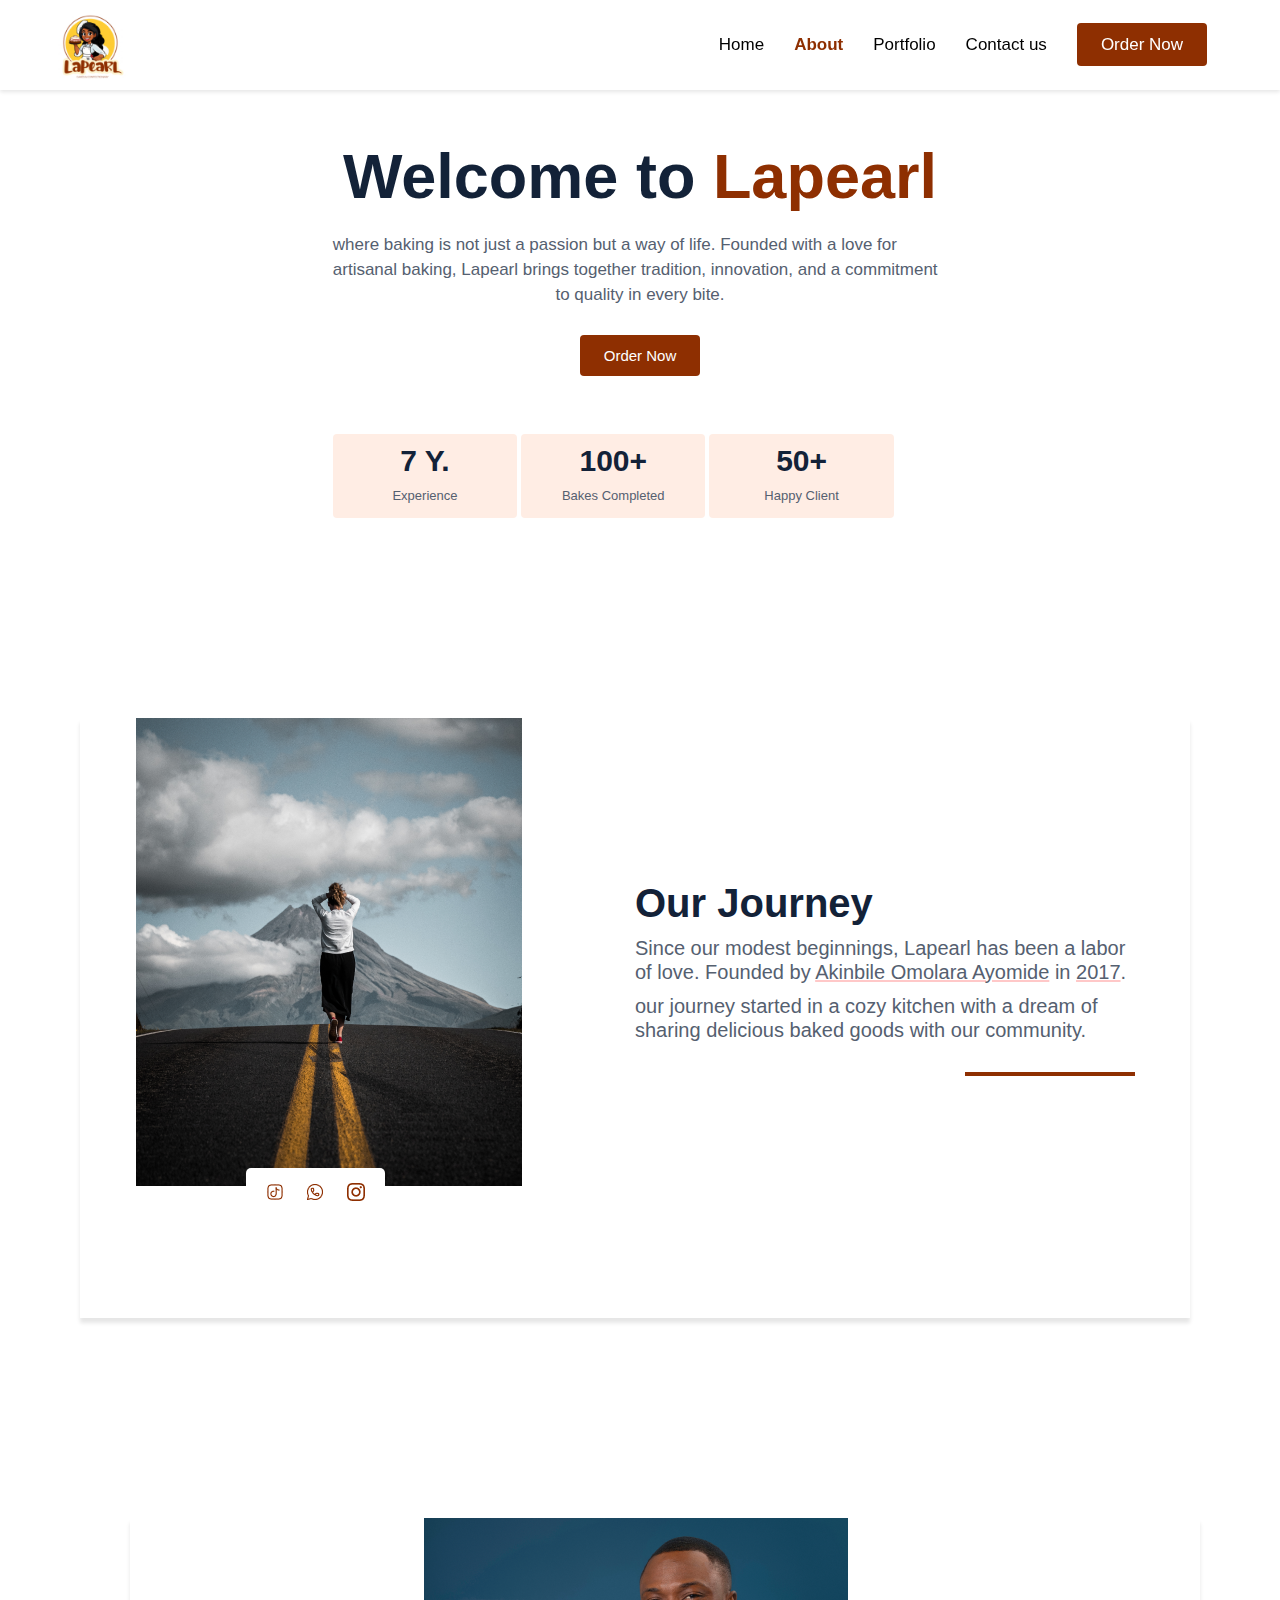
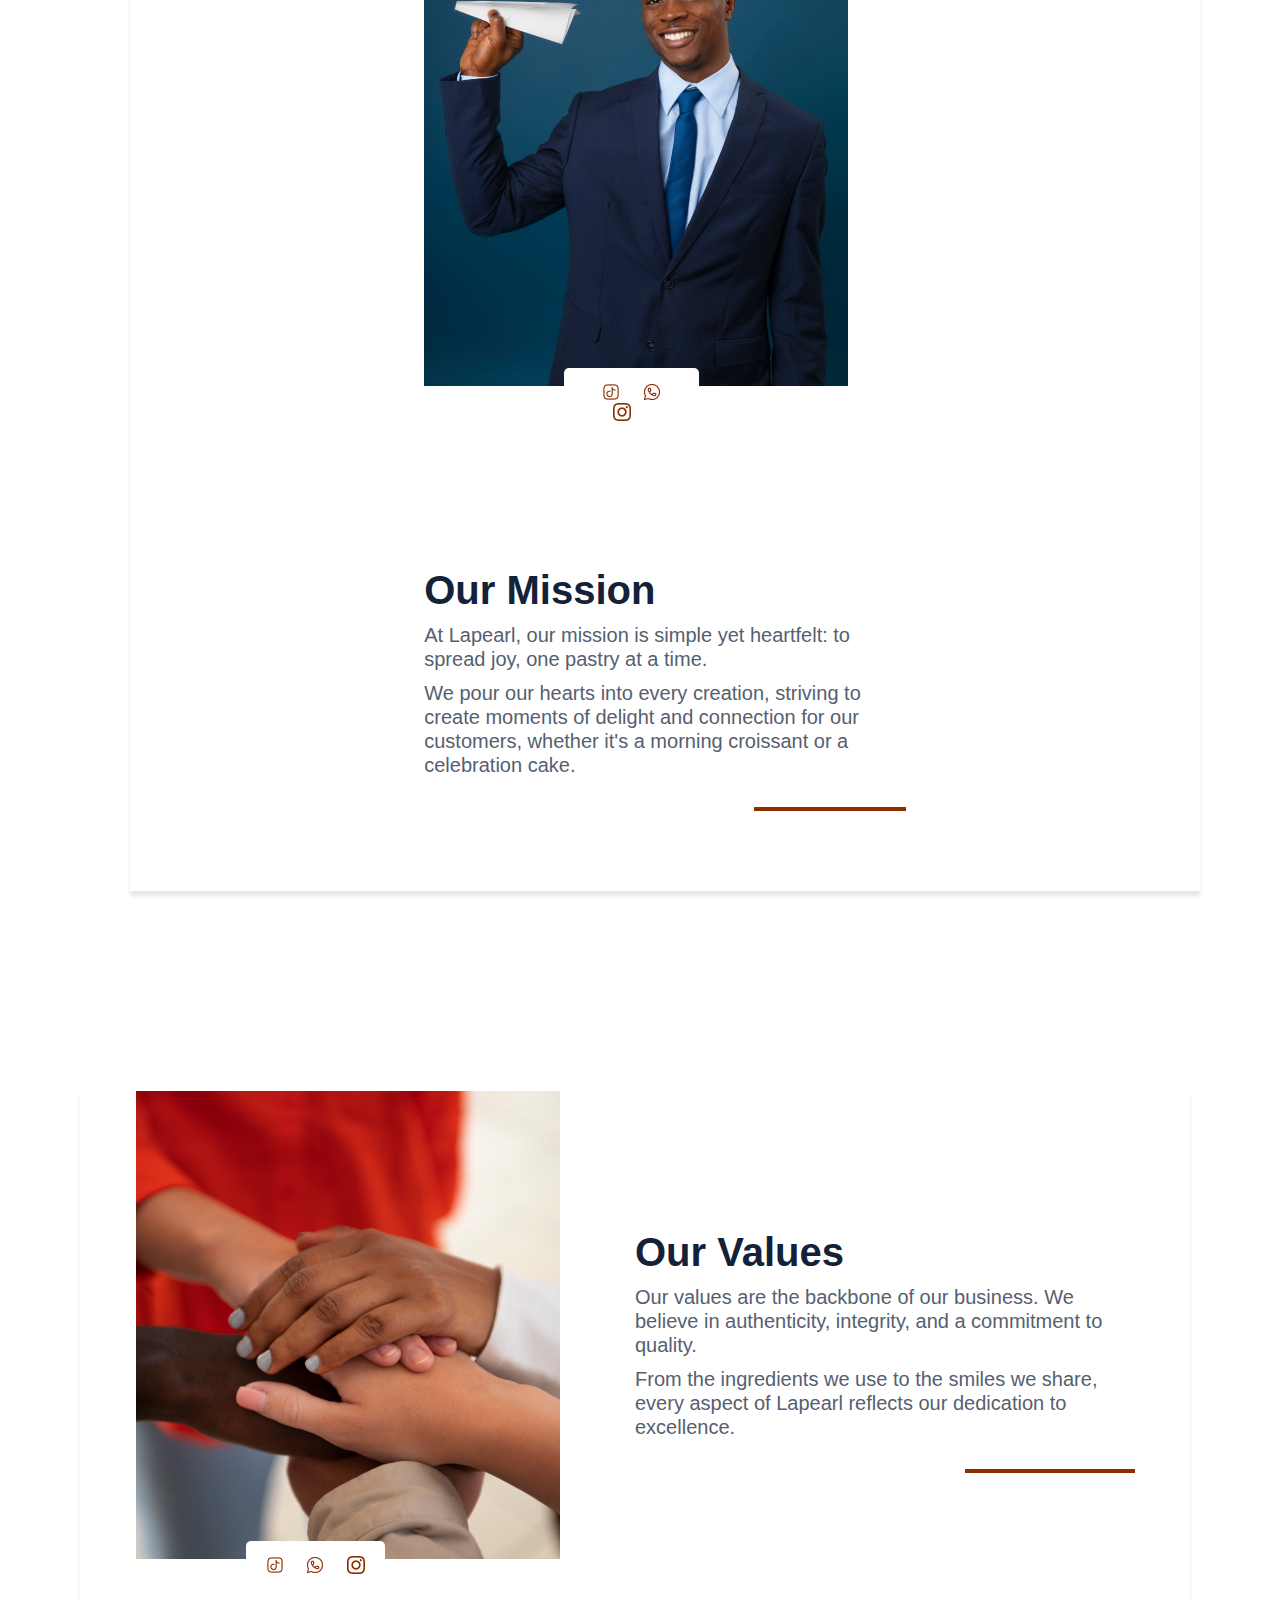
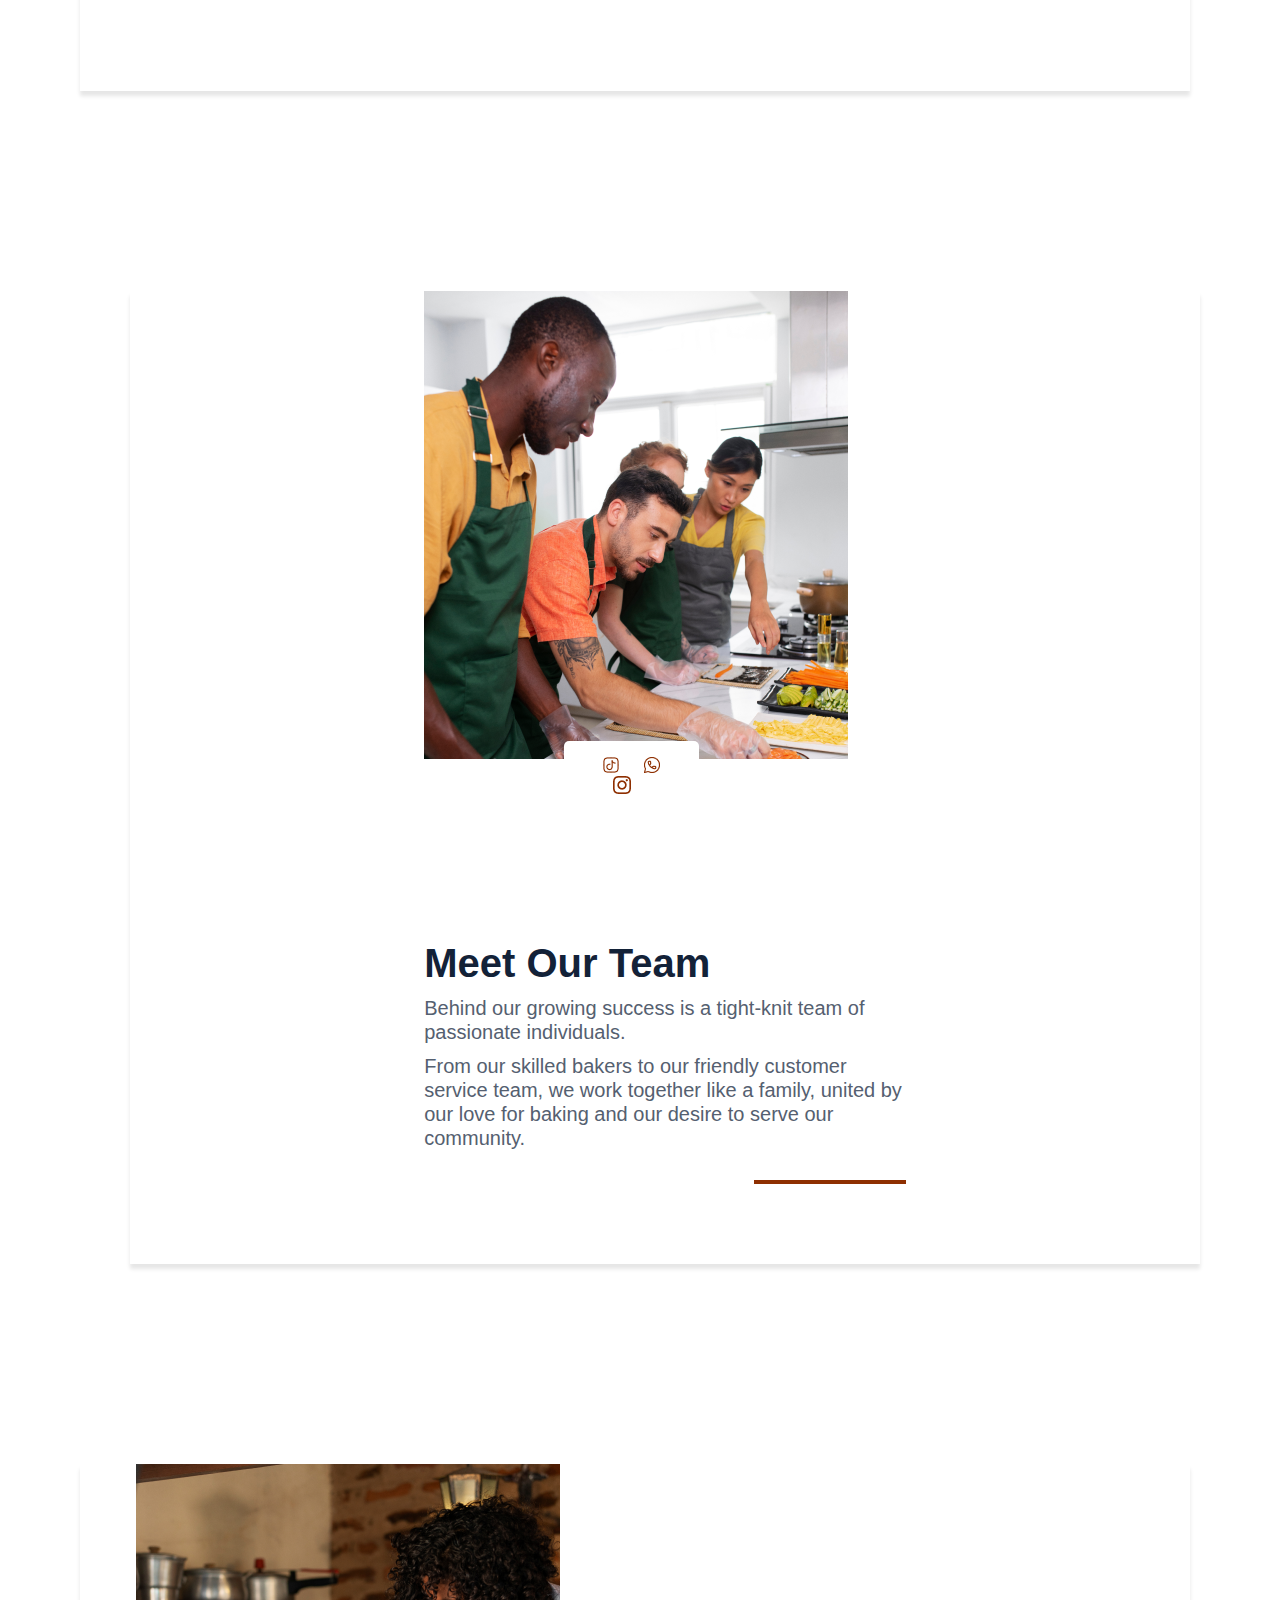
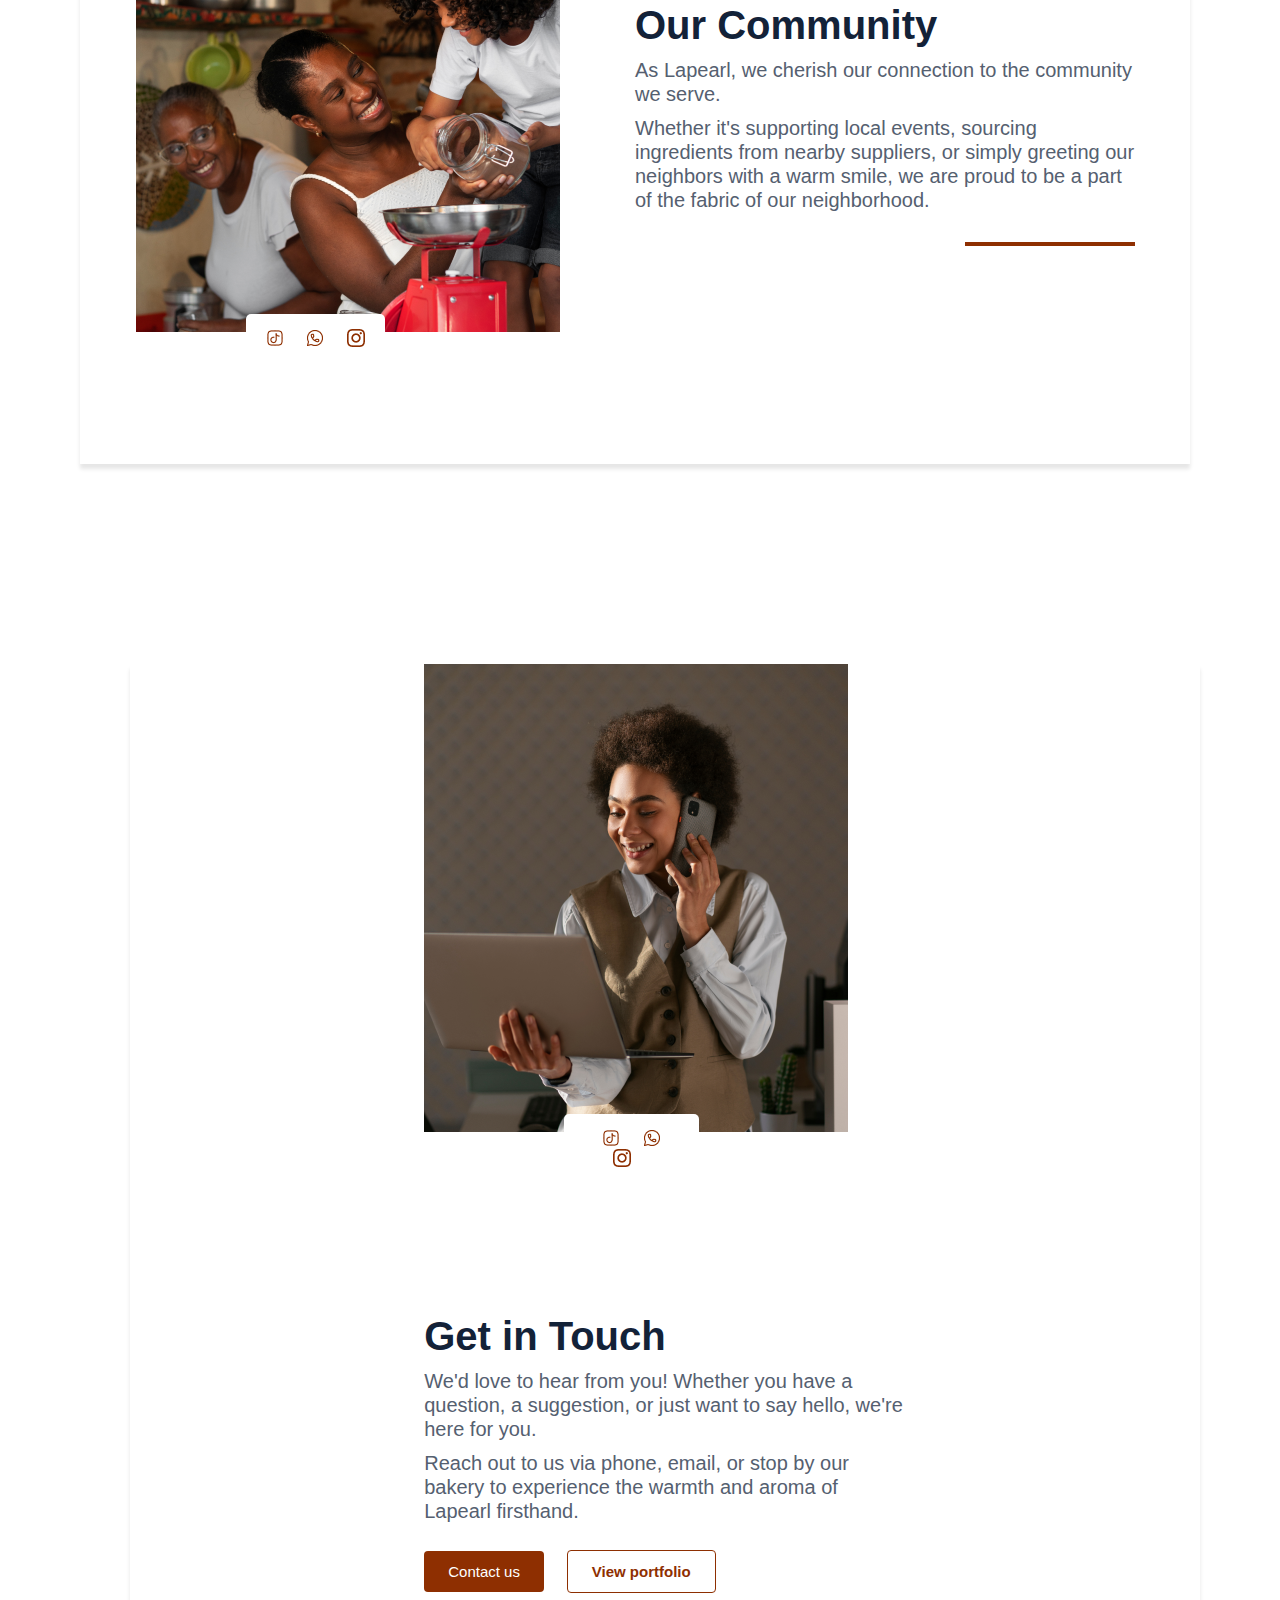
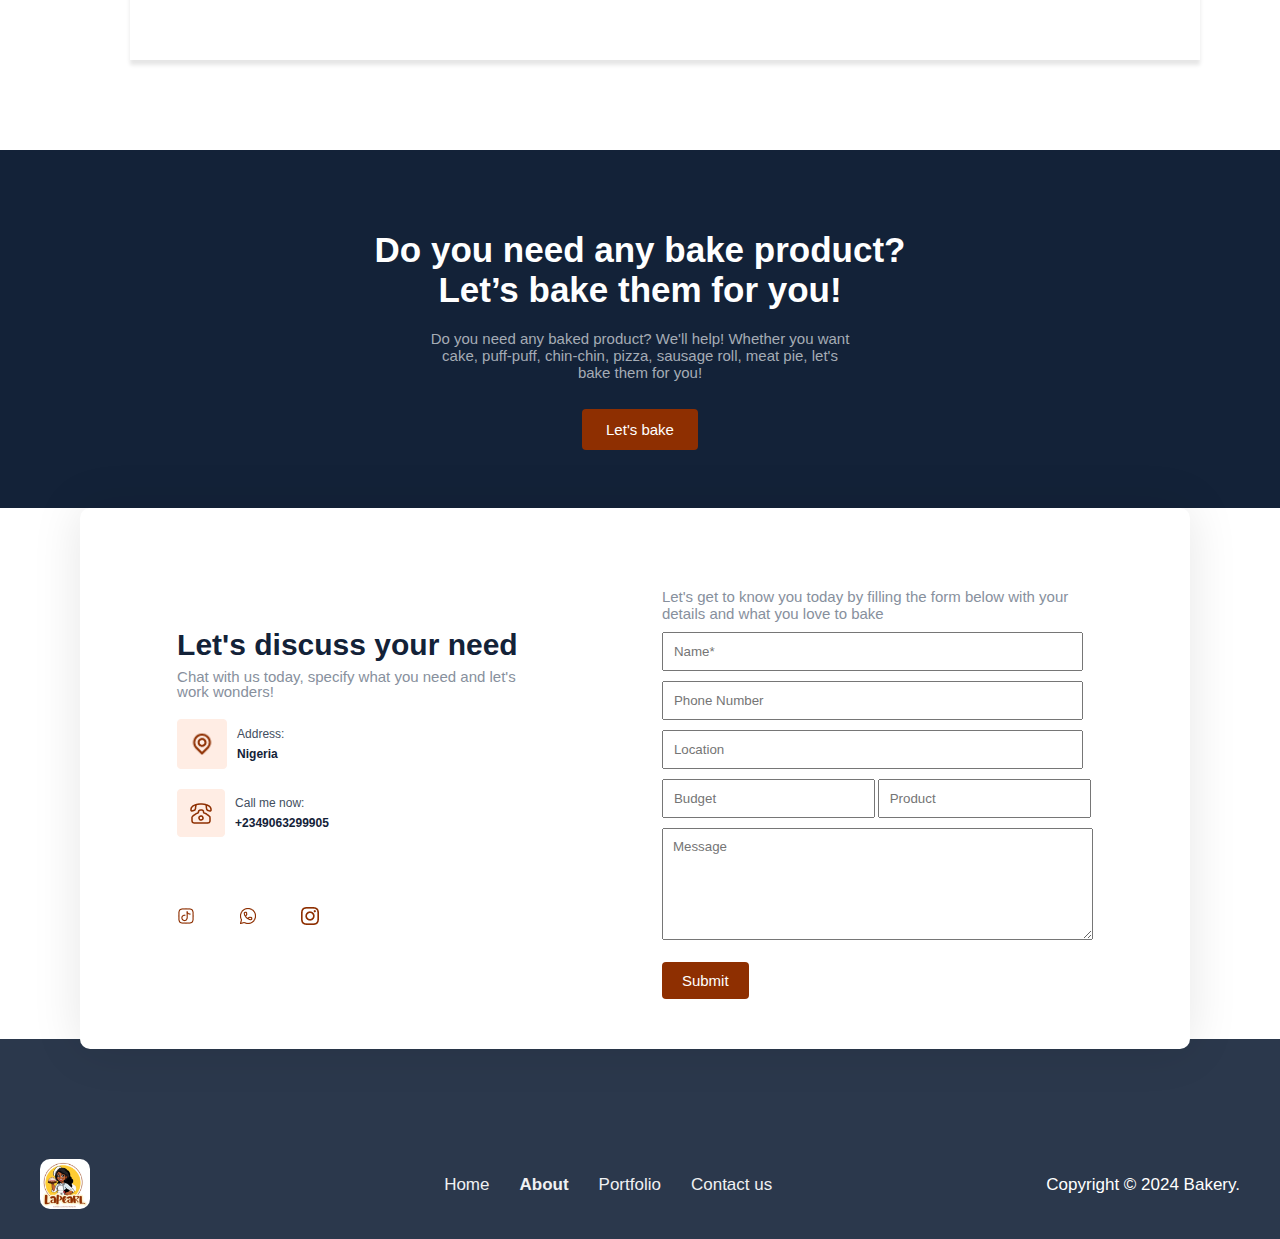
==== about.html @ 074e55d0 "first commit" ====
<!DOCTYPE html>
<html lang="en">
<head>
    <meta charset="UTF-8">
    <meta name="viewport" content="width=device-width, initial-scale=1.0">
    <title>Freshly Baked Cakes, Pastries & More</title>
    <link rel="stylesheet" href="about.css">
    <link rel="shortcut icon" href="img/Lapearl logo Mascot 1.jpg" type="image/x-icon">
</head>
<body>
    <nav>
        <img src="img/Lapearl logo Mascot 1.jpg" alt="Logo">
        <ul class="nav-menu">
          <li class="nav-item"><a href="index.html">Home</a></li>
          <li class="nav-item"><a href="about.html" class="active">About</a></li>
          <li class="nav-item"><a href="portfolio.html">Portfolio</a></li>
          <li class="nav-item"><a href="contact.html">Contact us</a></li>
          <li class="nav-item"><a href="https://api.whatsapp.com/send?phone=2349063299905" class="nav-button" target="_blank">Order Now</a></li>
        </ul>
    </nav>

    <!--section 1-->
    <section class="section-1">
        <div class="col-1-of-2">
            <h1> Welcome to <span>Lapearl</span></h1>
            <p>where baking is not just a passion but a way of life. Founded with a love for artisanal baking,
                Lapearl brings together tradition, innovation, and a commitment to quality in every bite.
            </p>
            <center><a href="https://api.whatsapp.com/send?phone=2349063299905" class="btn" target="_blank">Order Now</a></center>

            <div>
                <div class="content-box">
                    <h1>7 Y.</h1>
                    <p>Experience</p>
                </div>
                <div class="content-box">
                    <h1>100+</h1>
                    <p>Bakes Completed</p>
                </div>
                <div class="content-box">
                     <h1>50+</h1>
                    <p>Happy Client</p>
                </div>
            </div>
        </div>
    </section>

    <!--section 2-->
    <section class="section-2">
        <div class="col-1-of-2">
            <img src="img/journey.png" alt="journey">

            <div>
                <a href="https://www.tiktok.com/@lapearlcakes?_t=8lHnKETPbi2&_r=1" target="_blank"><img src="img/tiktok.png" alt="TikTok Logo" style="margin-left: 2rem;"></a>
                <a href="https://wa.me/message/PMMWV4G5UHPJA1" target="_blank"><img src="img/whatsapp.png" alt="WhatsApp Logo"></a>
                <a href="https://www.instagram.com/lapearl_cakes?igsh=MTdxNnNvN2x2amR6cg==" target="_blank"><img src="img/Social.png" alt="Instagram Logo"></a>
            </div>
        </div>
        <div class="col-2-of-2">
            <h1>Our Journey</h1>
            <p>Since our modest beginnings, Lapearl has been a labor of love. Founded by <span>Akinbile Omolara Ayomide</span> in <span>2017</span>.</p>
            <p>our journey started in a cozy kitchen with a dream of sharing delicious baked goods with our community.</p>
            <hr>
        </div>
    </section>

     <!--section 3-->
     <section class="section-3">
        <div class="col-1-of-2">
            <img src="img/medium-shot-male-flight-attendant-posing 1.png" alt="medium-shot-male-flight-attendant-posing">

            <div>
                <a href="https://www.tiktok.com/@lapearlcakes?_t=8lHnKETPbi2&_r=1" target="_blank"><img src="img/tiktok.png" alt="TikTok Logo" style="margin-left: 2rem;"></a>
                <a href="https://wa.me/message/PMMWV4G5UHPJA1" target="_blank"><img src="img/whatsapp.png" alt="WhatsApp Logo"></a>
                <a href="https://www.instagram.com/lapearl_cakes?igsh=MTdxNnNvN2x2amR6cg==" target="_blank"><img src="img/Social.png" alt="Instagram Logo"></a>
            </div>
        </div>
        <div class="col-2-of-2">
            <h1>Our Mission</h1>
            <p>At Lapearl, our mission is simple yet heartfelt: to spread joy, one pastry at a time.</p>
            <p> We pour our hearts into every creation, striving to create moments of delight and connection for our customers, whether it's a morning croissant or a celebration cake.</p>
            <hr>
        </div>
    </section>

    <!--section 4-->
    <section class="section-4">
        <div class="col-1-of-2">
            <img src="img/Frame 290.png" alt="unity">

            <div>
                <a href="https://www.tiktok.com/@lapearlcakes?_t=8lHnKETPbi2&_r=1" target="_blank"><img src="img/tiktok.png" alt="TikTok Logo" style="margin-left: 2rem;"></a>
                <a href="https://wa.me/message/PMMWV4G5UHPJA1" target="_blank"><img src="img/whatsapp.png" alt="WhatsApp Logo"></a>
                <a href="https://www.instagram.com/lapearl_cakes?igsh=MTdxNnNvN2x2amR6cg==" target="_blank"><img src="img/Social.png" alt="Instagram Logo"></a>
            </div>
        </div>
        <div class="col-2-of-2">
            <h1>Our Values</h1>
            <p>Our values are the backbone of our business. We believe in authenticity, integrity, and a commitment to quality. </p>
            <p>From the ingredients we use to the smiles we share, every aspect of Lapearl reflects our dedication to excellence.</p>
            <hr>
        </div>
    </section>

    <!--section 5-->
    <section class="section-5">
        <div class="col-1-of-2">
            <img src="img/lifestyle-people-learning-make-sushi 1.png" alt="lifestyle-people-learning-make-sushi">

            <div>
                <a href="https://www.tiktok.com/@lapearlcakes?_t=8lHnKETPbi2&_r=1" target="_blank"><img src="img/tiktok.png" alt="TikTok Logo" style="margin-left: 2rem;"></a>
                <a href="https://wa.me/message/PMMWV4G5UHPJA1" target="_blank"><img src="img/whatsapp.png" alt="WhatsApp Logo"></a>
                <a href="https://www.instagram.com/lapearl_cakes?igsh=MTdxNnNvN2x2amR6cg==" target="_blank"><img src="img/Social.png" alt="Instagram Logo"></a>
            </div>
        </div>
        <div class="col-2-of-2">
            <h1>Meet Our Team</h1>
            <p>Behind our growing success is a tight-knit team of passionate individuals.</p>
            <p>From our skilled bakers to our friendly customer service team, we work together like a family, united by our love for baking and our desire to serve our community.</p>
            <hr>
        </div>
    </section>

    <!--section 6-->
    <section class="section-6">
        <div class="col-1-of-2">
            <img src="img/community.png" alt="Community">

            <div>
                <a href="https://www.tiktok.com/@lapearlcakes?_t=8lHnKETPbi2&_r=1" target="_blank"><img src="img/tiktok.png" alt="TikTok Logo" style="margin-left: 2rem;"></a>
                <a href="https://wa.me/message/PMMWV4G5UHPJA1" target="_blank"><img src="img/whatsapp.png" alt="WhatsApp Logo"></a>
                <a href="https://www.instagram.com/lapearl_cakes?igsh=MTdxNnNvN2x2amR6cg==" target="_blank"><img src="img/Social.png" alt="Instagram Logo"></a>
            </div>
        </div>
        <div class="col-2-of-2">
            <h1>Our Community</h1>
            <p>As Lapearl, we cherish our connection to the community we serve. </p>
            <p>Whether it's supporting local events, sourcing ingredients from nearby suppliers, or simply greeting our neighbors with a warm smile, we are proud to be a part of the fabric of our neighborhood.</p>
            <hr>
        </div>
    </section>

    <!--section 7-->
    <section class="section-7">
        <div class="col-1-of-2">
            <img src="img/call.png" alt="customer-service">

            <div>
                <a href="https://www.tiktok.com/@lapearlcakes?_t=8lHnKETPbi2&_r=1" target="_blank"><img src="img/tiktok.png" alt="TikTok Logo" style="margin-left: 2rem;"></a>
                <a href="https://wa.me/message/PMMWV4G5UHPJA1" target="_blank"><img src="img/whatsapp.png" alt="WhatsApp Logo"></a>
                <a href="https://www.instagram.com/lapearl_cakes?igsh=MTdxNnNvN2x2amR6cg==" target="_blank"><img src="img/Social.png" alt="Instagram Logo"></a>
            </div>
        </div>
        <div class="col-2-of-2">
            <h1>Get in Touch</h1>
            <p>We'd love to hear from you! Whether you have a question, a suggestion, or just want to say hello, we're here for you. </p>
            <p>Reach out to us via phone, email, or stop by our bakery to experience the warmth and aroma of Lapearl firsthand.</p>
            
            <div>
                <a href="#Contact" class="b-t-n">Contact us</a>

                <a href="portfolio.html" class="b-t-n-2">View portfolio</a>
            </div>
        </div>
    </section>

    <!--section 8-->
<section class="sec-8">
    <h1>
        Do you need any bake product? <br> Let’s bake them for you!
    </h1>

    <p>Do you need any baked product? We'll help! Whether you want <br> 
        cake, puff-puff, chin-chin, pizza, sausage roll, meat pie, let's <br> 
        bake them for you!
    </p>

    <a href="#Contact">Let's bake</a>
</section>

<!--section 9-->
<section class="sec-9" id="Contact">
    <div class="mother-contain-er">
        <div class="left">
            <h1>Let's discuss your need</h1>
            <p>Chat with us today, specify what you need and let's <br> work wonders!</p>
            <p class="og">
              <img src="img/Frame 50.png" alt="Location Icon" width="50px" height="50px">
              <span class="con-tent">
                <span class="a-d-d">Address:</span><br>
                <span class="nkt">Nigeria</span>
              </span>
            </p> <br>
            <p class="og">
              <img src="img/Frame 51.png" alt="Landline Icon">
              <span class="con-tent">
                <span class="a-d-d">Call me now:</span> <br>
                <span class="nkt">+2349063299905</span>
              </span>
            </p>
            <br>
            <p class="space">
              <a href="https://www.tiktok.com/@lapearlcakes?_t=8lHnKETPbi2&_r=1" target="_blank"><img src="img/tiktok.png" alt="TikTok Logo"></a>
              <a href="https://wa.me/message/PMMWV4G5UHPJA1" target="_blank"><img src="img/whatsapp.png" alt="WhatsApp Logo"></a>
              <a href="https://www.instagram.com/lapearl_cakes?igsh=MTdxNnNvN2x2amR6cg==" target="_blank"><img src="img/Social.png" alt="Instagram Logo"></a>
            </p>
        </div>

        <div class="right">
            <p>Let's get to know you today by filling the form below with your <br> details and what you love to bake</p>
            <form>
              <input type="text" name="name" placeholder="Name*" id="text"><br>
              <input type="tel" name="phone" placeholder="Phone Number" id="tel"><br>
              <input type="text" name="location" placeholder="Location" id="text"><br>
              <input type="text" name="budget" placeholder="Budget" id="budget">
              <input type="text" name="product" placeholder="Product" id="product"><br>
              <textarea name="message" placeholder="Message"></textarea><br>
              <button type="submit">Submit</button>
            </form>
        </div>
    </div>
  </section>

  <!-- footer-->
<footer>
    <div class="footer-container">
        <div class="footer-left">
            <img src="img/Lapearl logo Mascot 1.jpg" alt="Logo" width="50px" height="50px">
        </div>
        <div class="footer-center">
            <ul class="nav-menu">
                <li class="nav-item"><a href="index.html">Home</a></li>
                <li class="nav-item"><a href="about.html" class="thick">About</a></li>
                <li class="nav-item"><a href="portfolio.html">Portfolio</a></li>
                <li class="nav-item"><a href="contact.html">Contact us</a></li>
            </ul>
        </div>
        <div class="footer-right">
            <p>Copyright © 2024 Bakery.</p>
        </div>
    </div>
</footer>
</body>
</html>
---- about.css ----
*{
    margin: 0;
    padding: 0;
    box-sizing: border-box;
    font-family: sans-serif;
    max-width: 100%;
}

html{
    font-size: 62.5%; 
}

nav {
    display: flex;
    justify-content: space-around;
    align-items: center;
    background-color: white;
    color: black;
    padding: 1rem; 
    position: sticky;
    top: 0;
    box-shadow: 0 2px 4px rgba(0,0,0,0.1); 
    z-index: 2;
}

nav img {
    float: left;
    width: 7rem; 
    height: 7rem;
    margin-right: 40rem; 
}

.nav-menu {
    display: flex;
    list-style: none;
    margin-left: 8rem;
}

.nav-item {
    padding: 0 1.5rem; 
}

.nav-item a {
    text-decoration: none;
    color: black;
    font-size: 1.7rem; 
}

.nav-item a:hover {
    color: rgb(165, 42, 42);
}

.nav-item a.active{
    color: #8E2F01;
    font-weight: bolder;
}

a.nav-button{
    text-decoration: none;
    color: white !important;
    background-color: #8E2F01;
    padding: 1.2rem 2.4rem; 
    border-radius: 0.4rem;
}

a.nav-button:hover{
    color: white;
    background-color: #642200;
}

/* section 1 css style */
.section-1{
    display: flex;
    justify-content: center;
    align-items: center;
    padding: 5rem 0 0;
}

.section-1 .col-1-of-2 {
    flex-basis: 48%; 
    text-align: left; 
}

.section-1 .col-1-of-2 span{
    color: #8E2F01;
}

.section-1 h1 {
    font-size: 6.3rem; 
    margin-bottom: 2rem; 
    color: #132238;
    text-align: center;
}

.section-1 p {
    font-size: 1.7rem; 
    margin-bottom: 4rem; 
    color: #556070;
    line-height: 2.5rem;
    text-align-last: center;
}

.section-1 .btn {
    text-decoration: none;
    color: white;
    background-color: #8E2F01; 
    padding: 1.2rem 2.4rem; 
    border-radius: 0.4rem; 
    font-size: 1.5rem;
    text-align: center;
}

.section-1 .btn:hover{
    background-color: #642200; 
}

.section-1 .content-box {
    float: left; /* Floats each content box to the left */
    width: 30%; /* Sets the width of each box to 30% of their parent container */
    margin-top: 7rem;
    margin-right: 4px;
    background-color: #FFEDE4;
    border-radius: 4px;
    padding: 1rem 2.7rem;
}

.section-1 .content-box h1{
    font-size: 3rem;
    color: #132238;
    text-align: center;
    font-weight: 600;
    margin-bottom: 0.5rem;
}

.section-1 .content-box p{
    font-size: 1.3rem;
    color: #556070;
    text-align: center;
    margin-bottom: 0;
}

/* section 2 css style */
.section-2{
    display: flex;
    flex-wrap: wrap;
    justify-content: center;
    align-items: center;
    margin: 15rem 9rem 9rem 8rem;
    margin-top: 20rem;
    box-shadow: 0 5px 4px rgba(0,0,0,0.1); 
    padding-bottom: 8rem;
}

.section-2 div{
    width: 45%;
}

.section-2 div h1{
    font-size: 4rem;
    color: #132238;
    font-weight: 600;
    margin-bottom: 1rem;
}

.section-2 div p{
    font-size: 2rem;
    color: #556070;
    margin-bottom: 1rem;
    line-height: 2.4rem;
}

.section-2 div p span{
    text-decoration: underline;
    text-decoration-color: #FFC8C8;
}

.section-2 hr{
    border: 2px solid #8E2F01;
    margin-left: 33rem;
    margin-top: 3rem;
}

.section-2 .col-1-of-2 div{
    background-color: white;
    border-radius: 5px;
    padding: 1.5rem 0;
    position: relative;
    top: -20px;
    left: 11rem;
    width: 28%;
    text-align: center;
    box-shadow: 0 rem 5rem rgba(0,0,0,0.1); 
}

.section-2 .col-1-of-2 div a{
    margin-right: 2rem;
}

/* section 3 css style */
.section-3{
    display: flex;
    flex-wrap: wrap;
    justify-content: center;
    align-items: center;
    margin: 15rem 8rem 9rem 13rem;
    gap: 11rem;
    flex-direction: row-reverse;
    margin-top: 20rem;
    box-shadow: 0 5px 4px rgba(0,0,0,0.1); 
    padding-bottom: 8rem;
}

.section-3 div{
    width: 45%;
}

.section-3 div h1{
    font-size: 4rem;
    color: #132238;
    font-weight: 600;
    margin-bottom: 1rem;
}

.section-3 div p{
    font-size: 2rem;
    color: #556070;
    margin-bottom: 1rem;
    line-height: 2.4rem;
}

.section-3 hr{
    border: 2px solid #8E2F01;
    margin-left: 33rem;
    margin-top: 3rem;
}

.section-3 .col-1-of-2 div{
    background-color: white;
    border-radius: 5px;
    padding: 1.5rem 0;
    position: relative;
    top: -20px;
    left: 14rem;
    width: 28%;
    text-align: center;
    box-shadow: 0 rem 5rem rgba(0,0,0,0.1); 
}

.section-3 .col-1-of-2 div a{
    margin-right: 2rem;
}

/* section 4 css style */
.section-4{
    display: flex;
    flex-wrap: wrap;
    justify-content: center;
    align-items: center;
    margin: 15rem 9rem 9rem 8rem;
    margin-top: 20rem;
    box-shadow: 0 5px 4px rgba(0,0,0,0.1); 
    padding-bottom: 8rem;
}

.section-4 div{
    width: 45%;
}

.section-4 div h1{
    font-size: 4rem;
    color: #132238;
    font-weight: 600;
    margin-bottom: 1rem;
}

.section-4 div p{
    font-size: 2rem;
    color: #556070;
    margin-bottom: 1rem;
    line-height: 2.4rem;
}

.section-4 div p span{
    text-decoration: underline;
    text-decoration-color: #FFC8C8;
}

.section-4 hr{
    border: 2px solid #8E2F01;
    margin-left: 33rem;
    margin-top: 3rem;
}

.section-4 .col-1-of-2 div{
    background-color: white;
    border-radius: 5px;
    padding: 1.5rem 0;
    position: relative;
    top: -20px;
    left: 11rem;
    width: 28%;
    text-align: center;
    box-shadow: 0 rem 5rem rgba(0,0,0,0.1); 
}

.section-4 .col-1-of-2 div a{
    margin-right: 2rem;
}

/* section 5 css style */
.section-5{
    display: flex;
    flex-wrap: wrap;
    justify-content: center;
    align-items: center;
    margin: 15rem 8rem 9rem 13rem;
    gap: 11rem;
    flex-direction: row-reverse;
    margin-top: 20rem;
    box-shadow: 0 5px 4px rgba(0,0,0,0.1); 
    padding-bottom: 8rem;
}

.section-5 div{
    width: 45%;
}

.section-5 div h1{
    font-size: 4rem;
    color: #132238;
    font-weight: 600;
    margin-bottom: 1rem;
}

.section-5 div p{
    font-size: 2rem;
    color: #556070;
    margin-bottom: 1rem;
    line-height: 2.4rem;
}

.section-5 hr{
    border: 2px solid #8E2F01;
    margin-left: 33rem;
    margin-top: 3rem;
}

.section-5 .col-1-of-2 div{
    background-color: white;
    border-radius: 5px;
    padding: 1.5rem 0;
    position: relative;
    top: -20px;
    left: 14rem;
    width: 28%;
    text-align: center;
    box-shadow: 0 rem 5rem rgba(0,0,0,0.1); 
}

.section-5 .col-1-of-2 div a{
    margin-right: 2rem;
}

/* section 6 css style */
.section-6{
    display: flex;
    flex-wrap: wrap;
    justify-content: center;
    align-items: center;
    margin: 15rem 9rem 9rem 8rem;
    margin-top: 20rem;
    box-shadow: 0 5px 4px rgba(0,0,0,0.1); 
    padding-bottom: 8rem;
}

.section-6 div{
    width: 45%;
}

.section-6 div h1{
    font-size: 4rem;
    color: #132238;
    font-weight: 600;
    margin-bottom: 1rem;
}

.section-6 div p{
    font-size: 2rem;
    color: #556070;
    margin-bottom: 1rem;
    line-height: 2.4rem;
}

.section-6 div p span{
    text-decoration: underline;
    text-decoration-color: #FFC8C8;
}

.section-6 hr{
    border: 2px solid #8E2F01;
    margin-left: 33rem;
    margin-top: 3rem;
}

.section-6 .col-1-of-2 div{
    background-color: white;
    border-radius: 5px;
    padding: 1.5rem 0;
    position: relative;
    top: -20px;
    left: 11rem;
    width: 28%;
    text-align: center;
    box-shadow: 0 rem 5rem rgba(0,0,0,0.1); 
}

.section-6 .col-1-of-2 div a{
    margin-right: 2rem;
}

/* section 7 css style */
.section-7{
    display: flex;
    flex-wrap: wrap;
    justify-content: center;
    align-items: center;
    margin: 15rem 8rem 9rem 13rem;
    gap: 11rem;
    flex-direction: row-reverse;
    margin-top: 20rem;
    box-shadow: 0 5px 4px rgba(0,0,0,0.1); 
    padding-bottom: 8rem;
}

.section-7 div{
    width: 45%;
}

.section-7 div h1{
    font-size: 4rem;
    color: #132238;
    font-weight: 600;
    margin-bottom: 1rem;
}

.section-7 div p{
    font-size: 2rem;
    color: #556070;
    margin-bottom: 1rem;
    line-height: 2.4rem;
}

.section-7 .col-1-of-2 div{
    background-color: white;
    border-radius: 5px;
    padding: 1.5rem 0;
    position: relative;
    top: -20px;
    left: 14rem;
    width: 28%;
    text-align: center;
    box-shadow: 0 rem 5rem rgba(0,0,0,0.1); 
}

.section-7 .col-1-of-2 div a{
    margin-right: 2rem;
}

.section-7 .b-t-n {
    text-decoration: none;
    color: white;
    background-color: #8E2F01; 
    padding: 1.2rem 2.4rem; 
    border-radius: 0.4rem; 
    font-size: 1.5rem;
    text-align: center;
    margin-right: 2rem;
}

.section-7 .b-t-n:hover{
    background-color: #642200; 
}

.section-7 .col-2-of-2 div{
    float: left;
    width: 100%;
    margin-top: 3rem;
}

.section-7 .b-t-n-2 {
    text-decoration: none;
    color: #8E2F01;
    background-color: transparent; 
    padding: 1.2rem 2.4rem; 
    border-radius: 0.4rem; 
    border: 1px solid #8E2F01;
    font-size: 1.5rem;
    font-weight: bold;
    text-align: center;
}

.section-7 .b-t-n-2:hover{
    background-color: transparent; 
}

/* section 8 css style */
.sec-8{
    background-color: #132238;
    text-align: center;
    padding-bottom: 7rem;
}

.sec-8 h1{
    font-size: 3.5rem;
    padding-bottom: 2rem;
    color: white;
    padding-top: 8rem;
}

.sec-8 p{
    font-size: 1.5rem;
    margin-bottom: 4rem;
    color: #A5ACB5;
    font-weight: 400;
}

.sec-8 a{
    text-decoration: none;
    color: white;
    background-color: #8E2F01; 
    padding: 1.2rem 2.4rem; 
    border-radius: 0.4rem; 
    font-size: 1.5rem;
}

.sec-8 a:hover{
    background-color: #642200; 
}

/* section 9 css style */

.sec-9{
    margin: 0 9rem 0 8rem;
}

.sec-9 .mother-contain-er{
    display: flex;
    justify-content: space-around;
    flex-wrap: wrap;
    border-radius: 1rem;
    box-shadow: 0 0 5rem rgba(0,0,0,0.1); 
    background-color: white;
    z-index: 1;
    position: relative;
    margin-bottom: -1rem;
    padding-top: 3rem;
}

.sec-9 .mother-contain-er div{
    float: left;
}

.sec-9 div.left{
    padding: 9rem 0 5rem 5rem;
}

.sec-9 div.left h1{
    font-size: 3rem;
    font-weight: 600;
    color: #132238;
    margin-bottom: 0.7rem;
}

.sec-9 div.left > p{
    color: #87909D;
    font-size: 1.5rem;
    line-height: 1.5rem;
    margin-bottom: 2rem;
}

.sec-9 p.og{
    display: inline-flex;
    flex-direction: row ;
    margin-bottom: 2rem;
 }

 .sec-9 span.con-tent{
    display: flex;
    flex-direction: column;
    justify-content: center;   
    line-height: 1rem;
    padding-left: 1rem;
}

.sec-9 span.con-tent span.a-d-d{
    font-weight: 400;
    font-size: 1.2rem;
    color: #424E60;
}

.sec-9 span.con-tent span.nkt{
    font-weight: 600;
    font-size: 1.2rem;
    color: #132238;
}

.sec-9 p.space{
    margin-top: 5rem;
}

.sec-9 p.space a{
    margin-right: 4rem;
}

.sec-9 div.right{
    padding: 5rem;
}

.sec-9 div.right p{
    font-size: 1.5rem;
    font-weight: 400;
    color: #87909D;
    line-height: 1.7rem;
}

.sec-9 #text{
    padding: 1rem 23rem 1rem 1rem;
    outline: none;
    margin-top: 1rem;
}

.sec-9 #tel{
    padding: 1rem 23rem 1rem 1rem;
    outline: none;
    margin-top: 1rem;
}

.sec-9 #budget, #product{
    padding: 1rem 2.2rem 1rem 1rem;
    outline: none;
    margin-top: 1rem;
}

.sec-9 textarea{
    padding: 1rem 24.4rem 7rem 1rem;
    margin-top: 1rem;
    outline: none;
}

.sec-9 button{
    background-color: #8E2F01;
    color: white;
    outline: none;
    border: none;
    padding: 1rem 2rem; 
    border-radius: 0.4rem; 
    font-size: 1.5rem;
    margin-top: 2rem;
    cursor: pointer;
}

/* footer */
footer {
    background-color: #2B384C;
    padding: 20px 0;
    color: white;
    height: 20rem;
}

footer .nav-menu {
    display: flex;
    list-style: none;
    margin-left: 8rem;
}

footer .nav-item {
    padding: 0 1.5rem; 
}

 footer .nav-item a {
    text-decoration: none;
    color: #F0F1F3 !important;
    font-size: 1.7rem; 
}

footer .nav-item a:hover {
    color: brown;
}

footer a.thick{
    font-weight: bolder;
}

.footer-container {
    display: flex;
    justify-content: space-between;
    align-items: center;
    max-width: 1200px;
    margin: 0 auto;
    padding-top: 10rem;
}

.footer-left img {
    max-width: 100px; 
    border-radius: 1rem;
}

.footer-center {
    text-align: center;
}

.footer-right {
    text-align: right;
    font-size: 1.7rem;
}

/* For screens smaller than 768px */
@media (max-width: 768px) {
    html{
        font-size: 50%;
    }

    nav img {
        margin-right: 10px;
    }

    a.nav-button{
        text-decoration: none;
        color: white;
        background-color: #8E2F01;
        padding: 1rem 1rem; 
        border-radius: 0.4rem;
        font-size: 1.1rem;
    }


    .section-1 .col-1-of-2 {
        flex-basis: 80%; 
        text-align: left; 
    }

    .section-2 div{
        width: 100%;
    }

    .section-2 .col-1-of-2 div a{
        margin-right: 1rem;
    }

    .section-3 div{
        width: 100%;
    }

    .section-3 .col-1-of-2 div a{
        margin-right: 1rem;
    }

    .section-4 div{
        width: 100%;
    }

    .section-4 .col-1-of-2 div a{
        margin-right: 1rem;
    }

    .section-5 div{
        width: 100%;
    }

    .section-5 .col-1-of-2 div a{
        margin-right: 1rem;
    }

    .section-6 div{
        width: 100%;
    }

    .section-6 .col-1-of-2 div a{
        margin-right: 1rem;
    }

    .section-7 div{
        width: 100%;
    }

    .section-7 .col-1-of-2 div a{
        margin-right: 1rem;
    }

    
    
    .sec-4 .mother-contain-er div{
        float: left;
        border-radius: 3rem;
        box-shadow: 0 2px 4px rgba(0,0,0,0.1); 
    }

    footer {
        background-color: #2B384C;
        padding: 20px 0;
        color: white;
        height: 35rem;
    }

    .footer-container {
        display: flex;
        justify-content: space-between;
        align-items: center;
        max-width: 1200px;
        margin: 0 auto;
        padding-top: 5rem;
        flex-direction: column;
    }

    .footer-left img {
        width: 200px; 
        height: 100px;
        border-radius: 1rem;
        margin-bottom: 2rem;
    }

    .footer-center {
        text-align: center;
        margin-bottom: 2rem;
    }

    .sec-9 #budget, #product{
        outline: none;
        width: 100%;
        margin-top: 1rem;
    }

    .sec-9 #text{
        width: 100%;
        outline: none;
        margin-top: 1rem;
    }
    
    .sec-9 #tel{
        width: 100%;
        outline: none;
        margin-top: 1rem;
    }

    .sec-9 textarea{
        width: 100%;
        margin-top: 1rem;
        outline: none;
    }


}

/* For screens smaller than 480px */
@media (max-width: 500px) {
    html{
        font-size: 45%;
    }
    
    body{
        overflow-x: hidden;
    }

    nav img {
        width: 5rem; 
        height: 5rem;
    }

    .section-1 h1 {
        font-size: 3.5rem; 
    }

    a.nav-button{
        display: none;
    }

    .nav-item a {
        text-decoration: none;
        color: black;
        font-size: 1.5rem; 
    }

    .section-1 .col-1-of-2 {
        flex-basis: 80%; 
        text-align: left; 
    }

    .section-2 div{
        width: 100%;
    }

    .section-2 .col-1-of-2 div a{
        margin-right: 0.5rem;
    }

    .section-3 div{
        width: 100%;
    }

    .section-3 .col-1-of-2 div a{
        margin-right: 0.2rem;
    }

    .section-3 .col-1-of-2 div a a.hide{
        margin-left: 0rem !important;
    }

    .section-4 div{
        width: 100%;
    }

    .section-4 .col-1-of-2 div a{
        margin-right: 0.5rem;
    }

    .section-5 div{
        width: 100%;
    }

    .section-5 .col-1-of-2 div a{
        margin-right: 0.2rem;
    }

    .section-6 div{
        width: 100%;
    }

    .section-6 .col-1-of-2 div a{
        margin-right: 0.5rem;
    }

    .section-7 div{
        width: 100%;
    }

    .section-7 .col-1-of-2 div a{
        margin-right: 0.2rem;
    }

    .sec-9 #budget, #product{
        padding: 1rem 7.2rem 1rem 1rem;
        outline: none;
        margin-top: 1rem;
    }
    
    .sec-4 .mother-contain-er div{
        float: left;
        border-radius: 3rem;
        box-shadow: 0 2px 4px rgba(0,0,0,0.1); 
    }


}
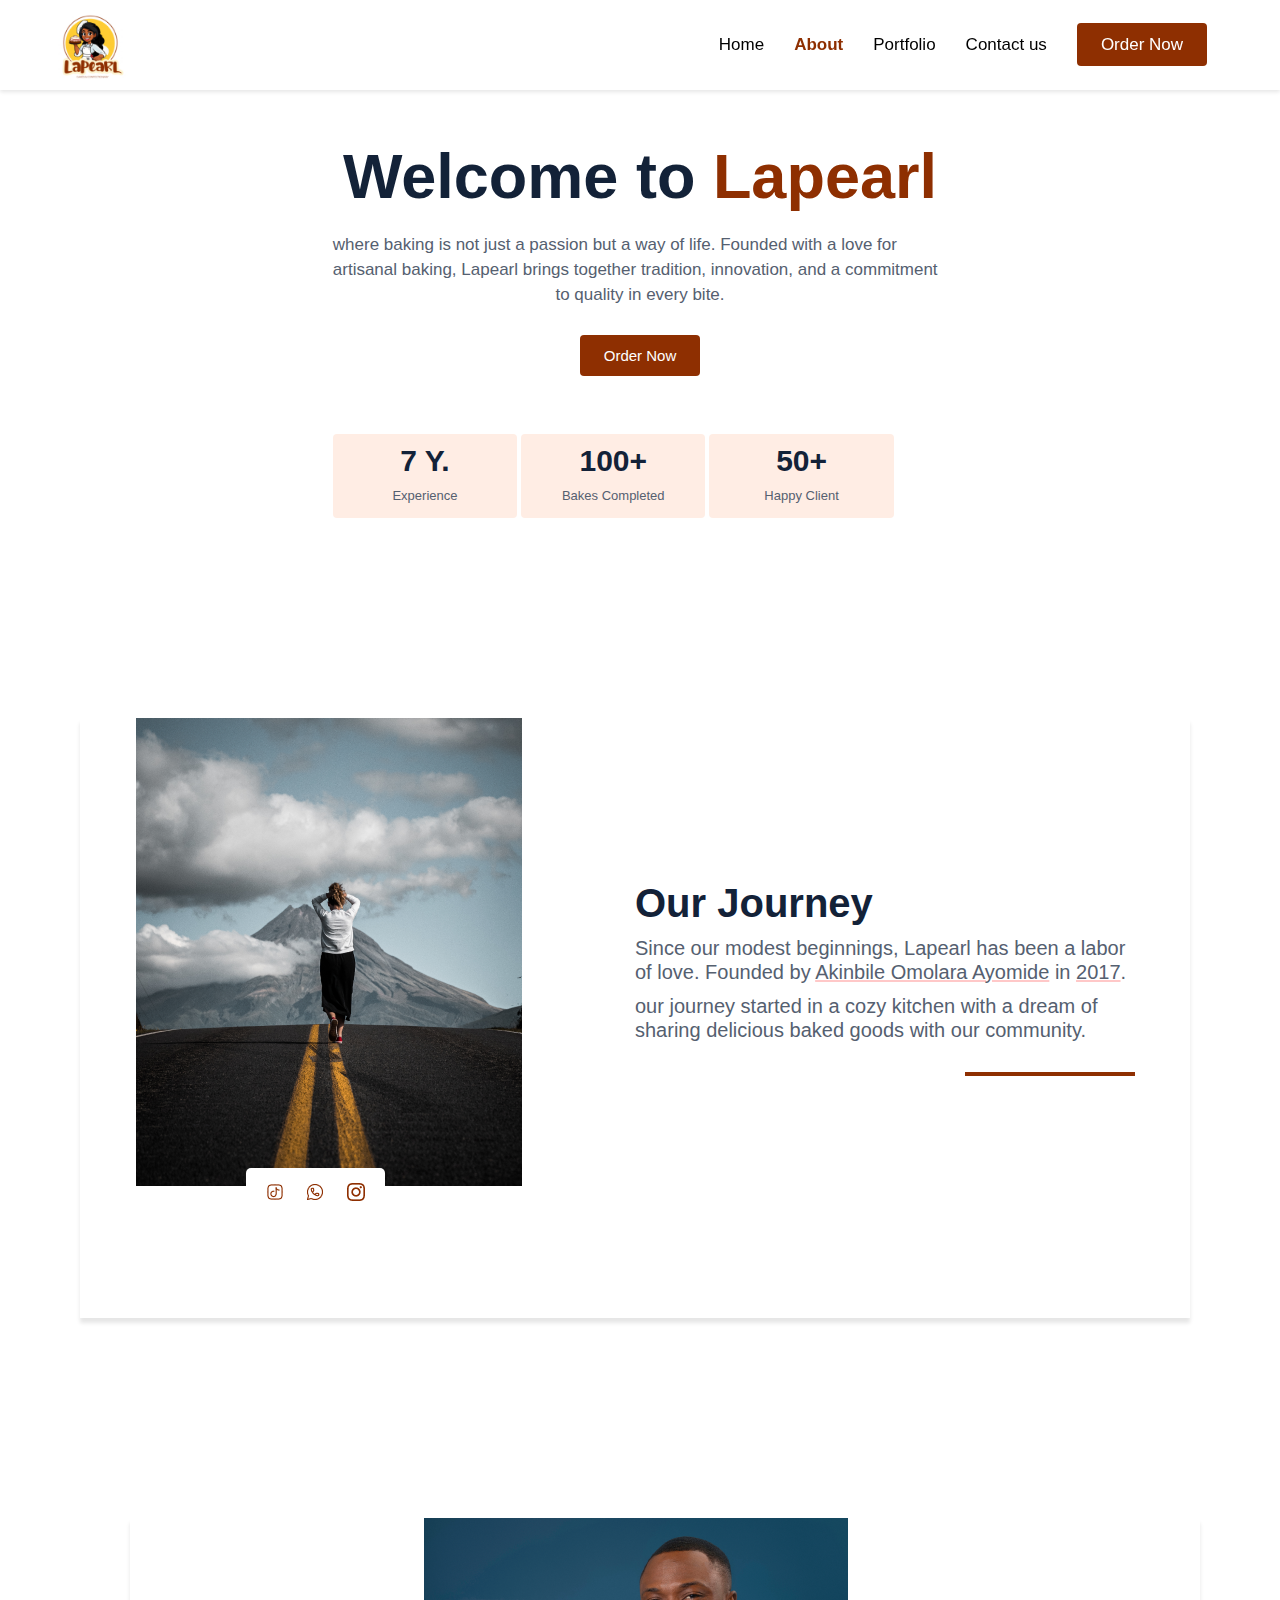
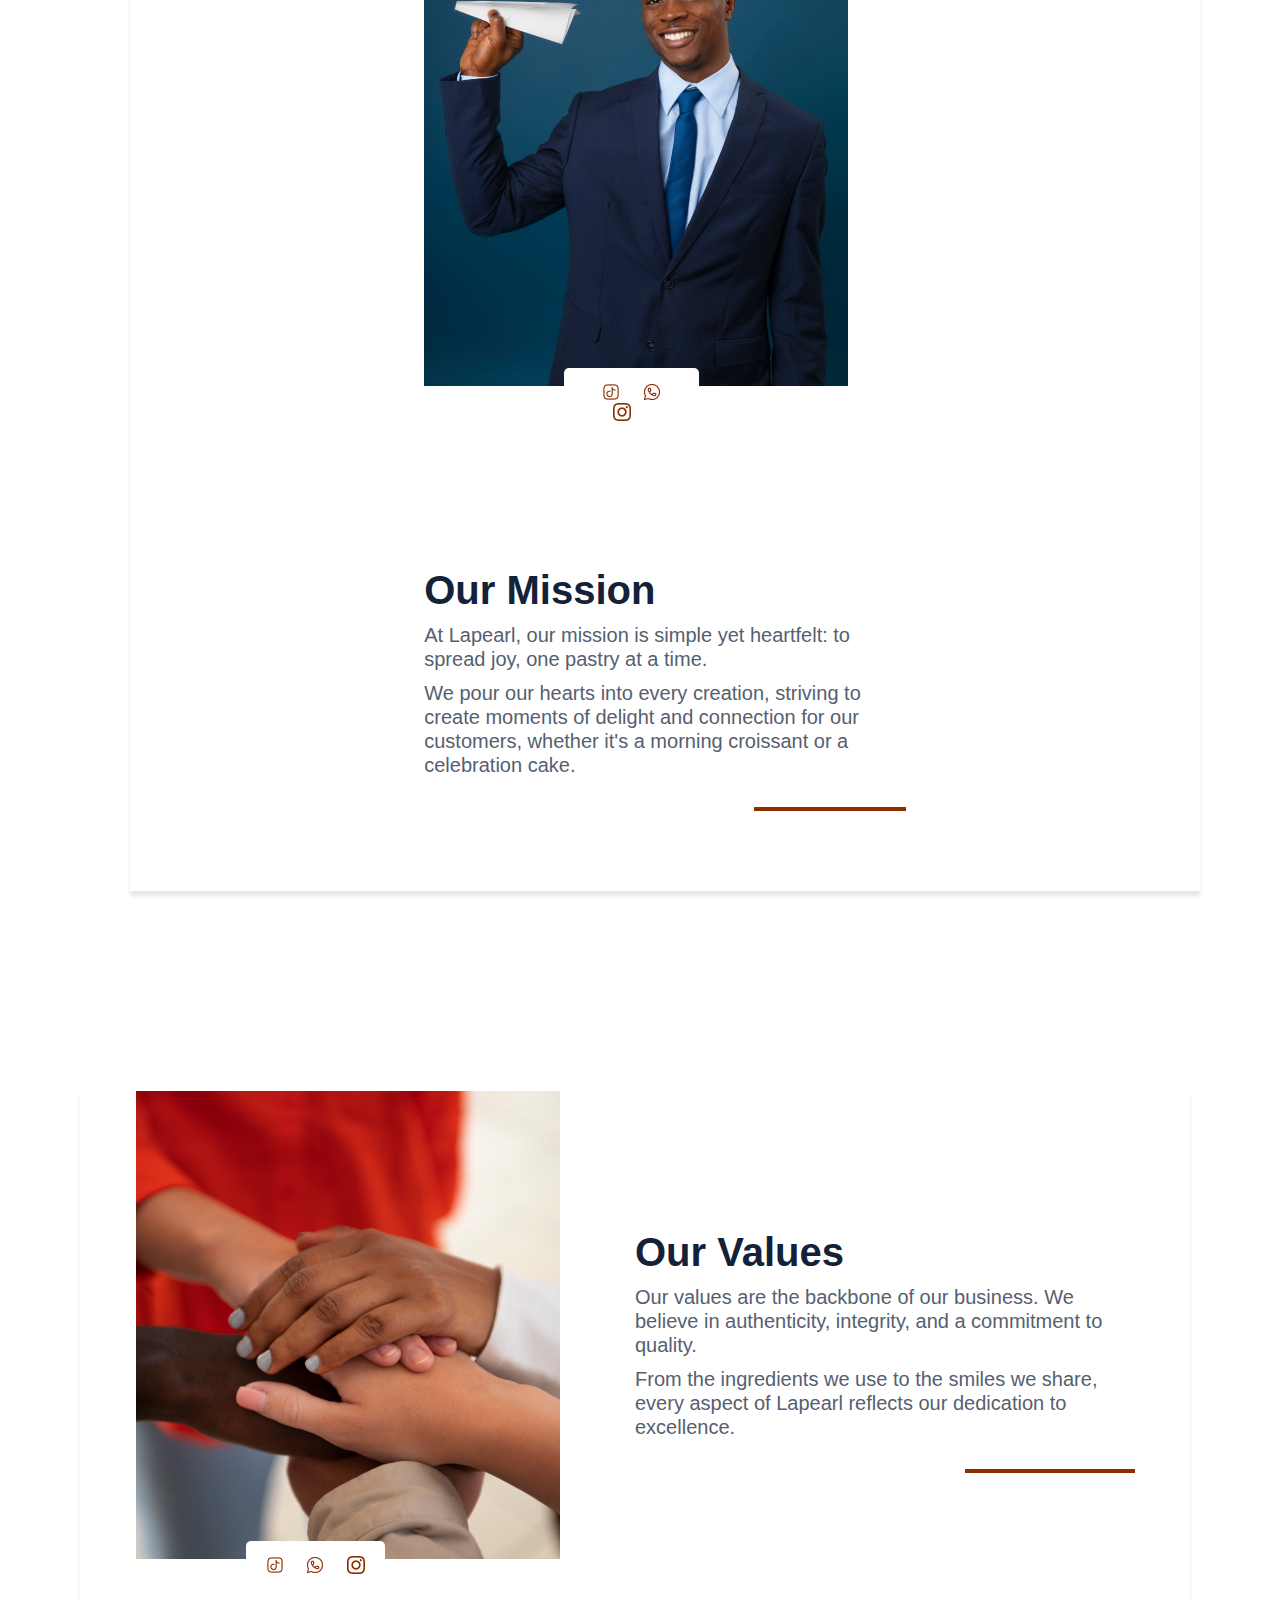
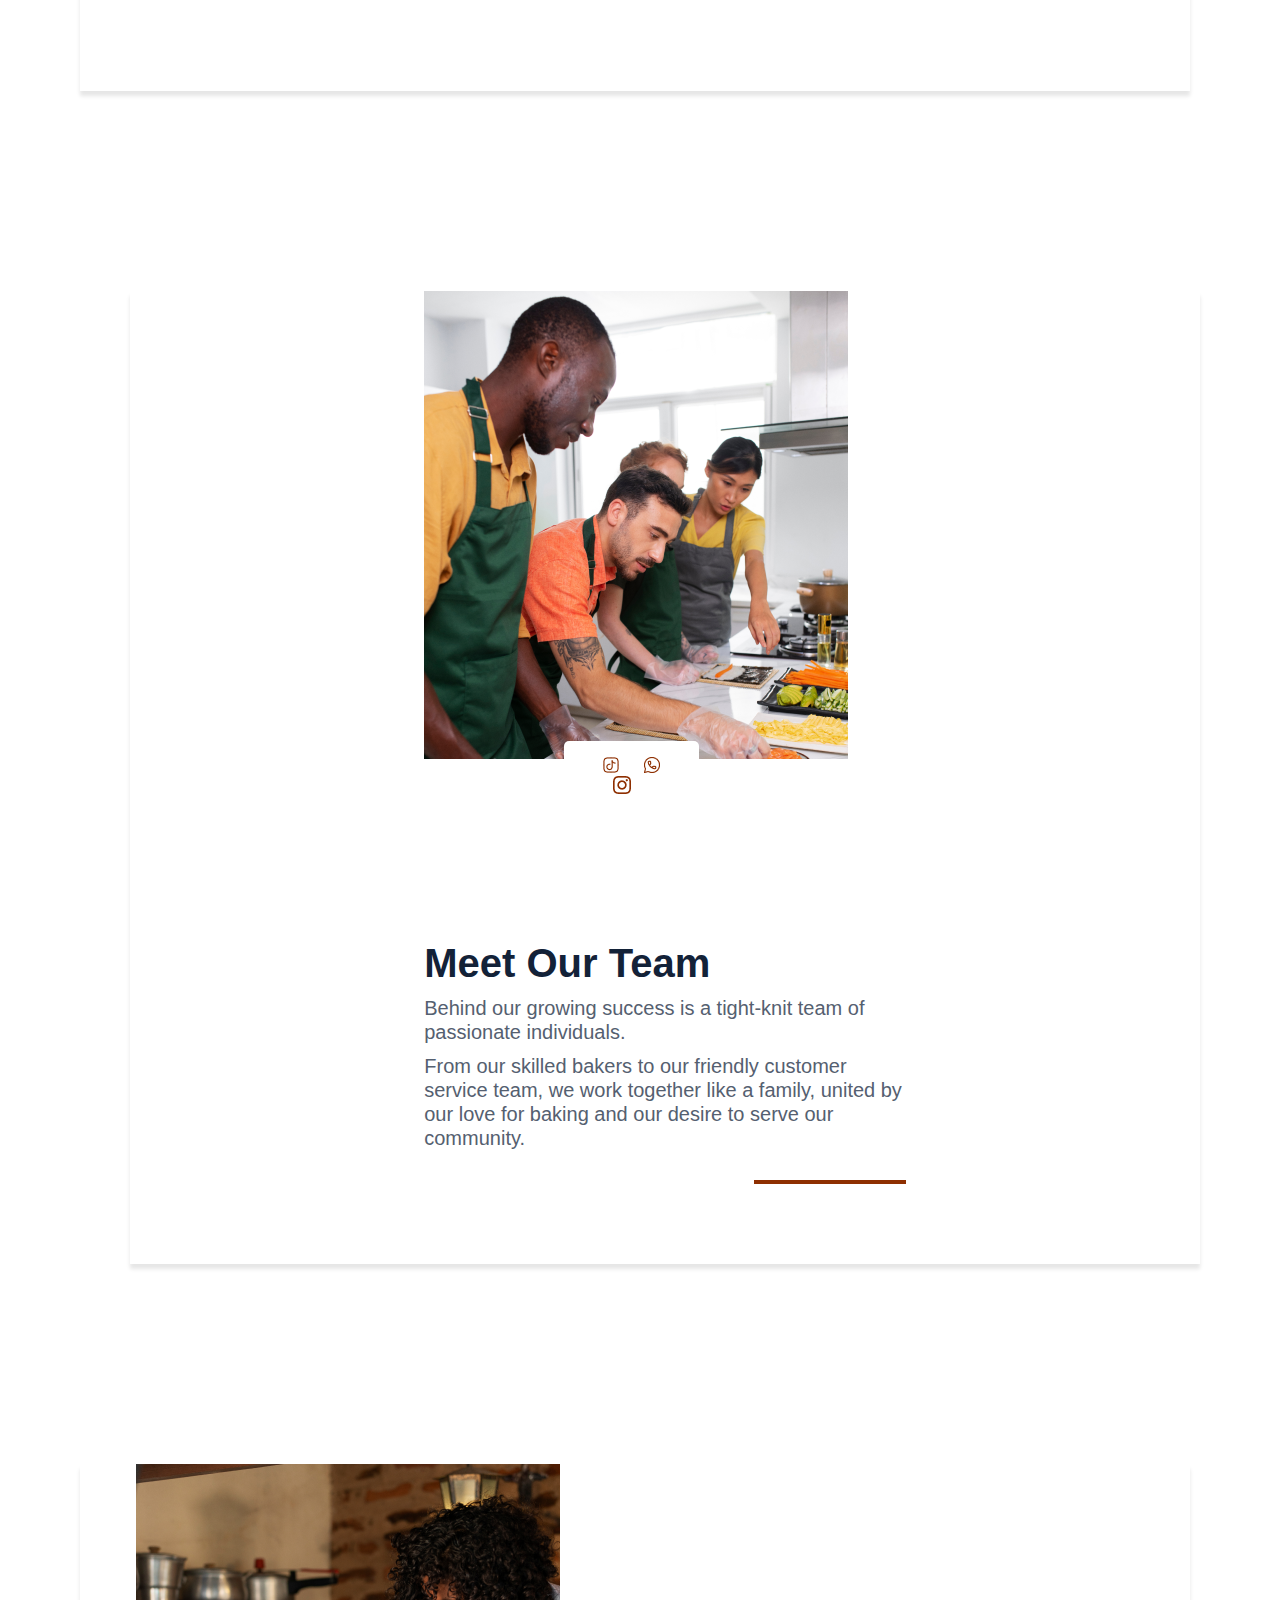
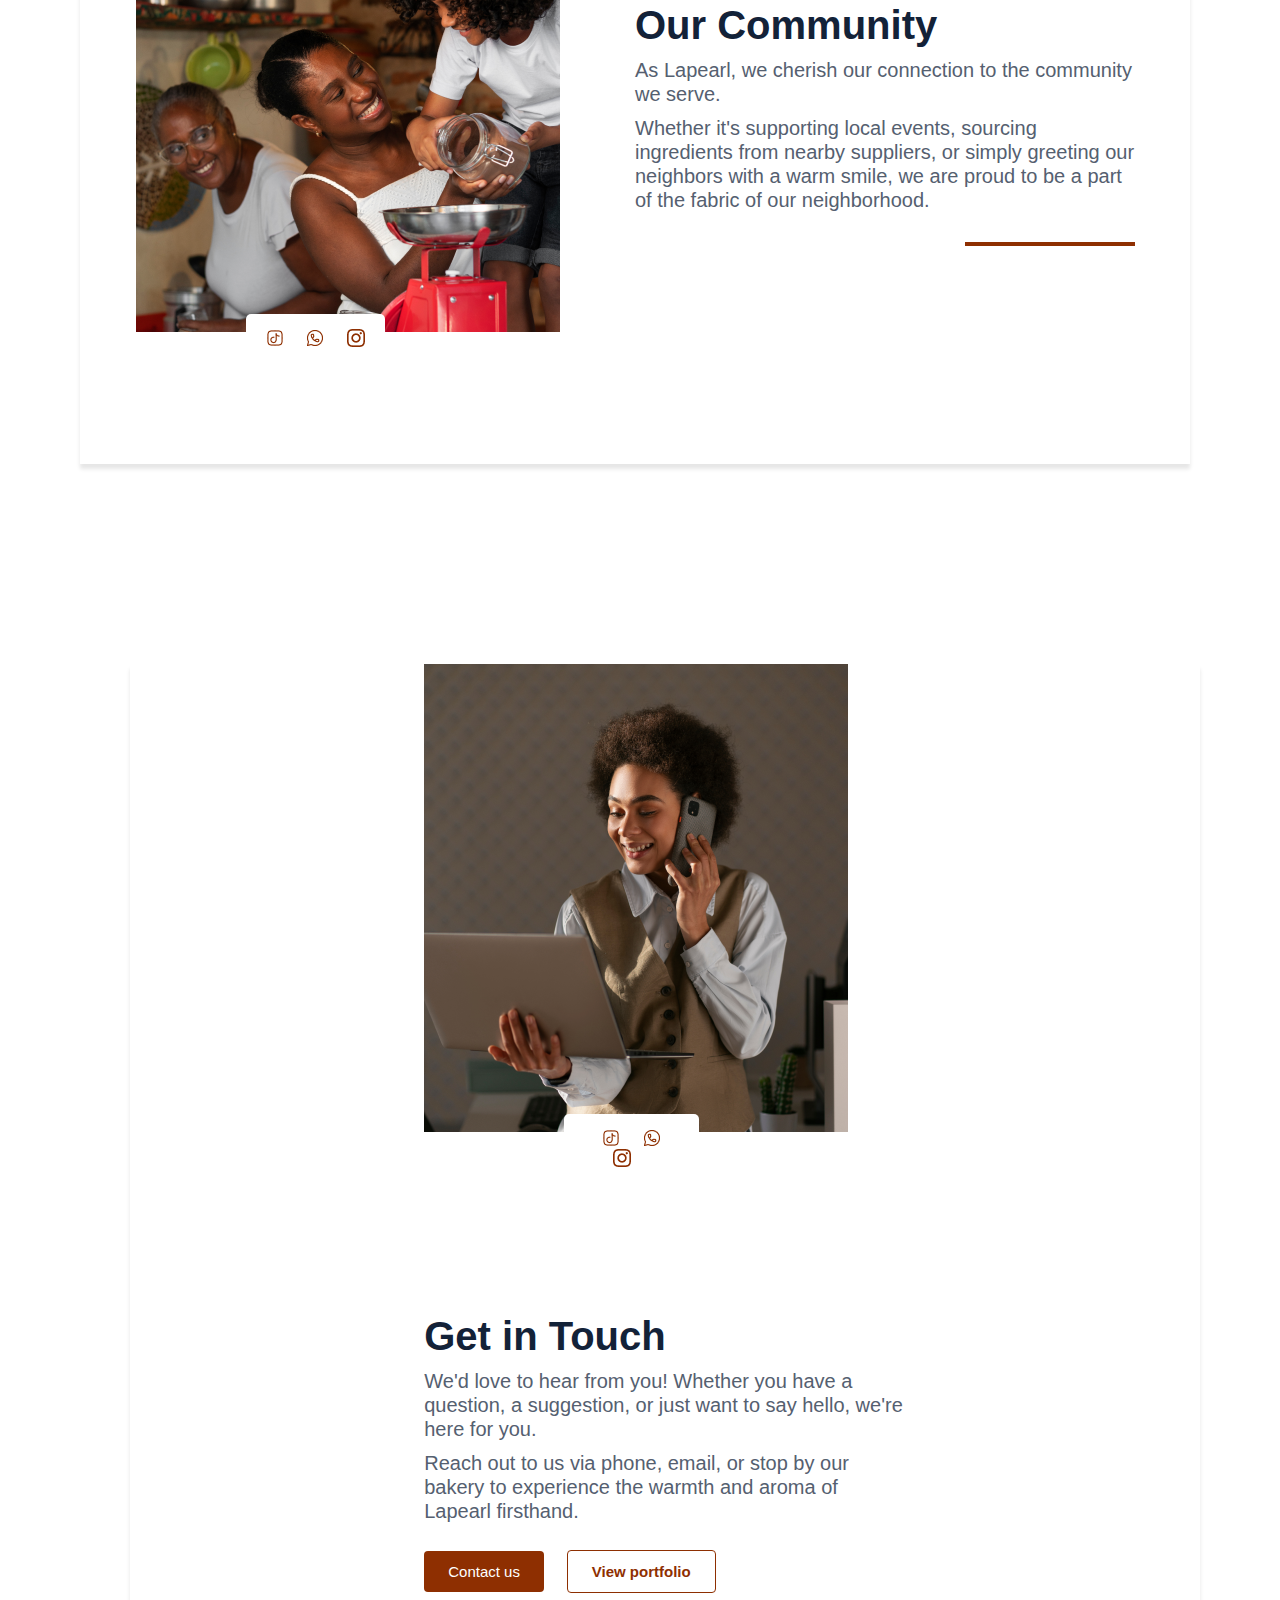
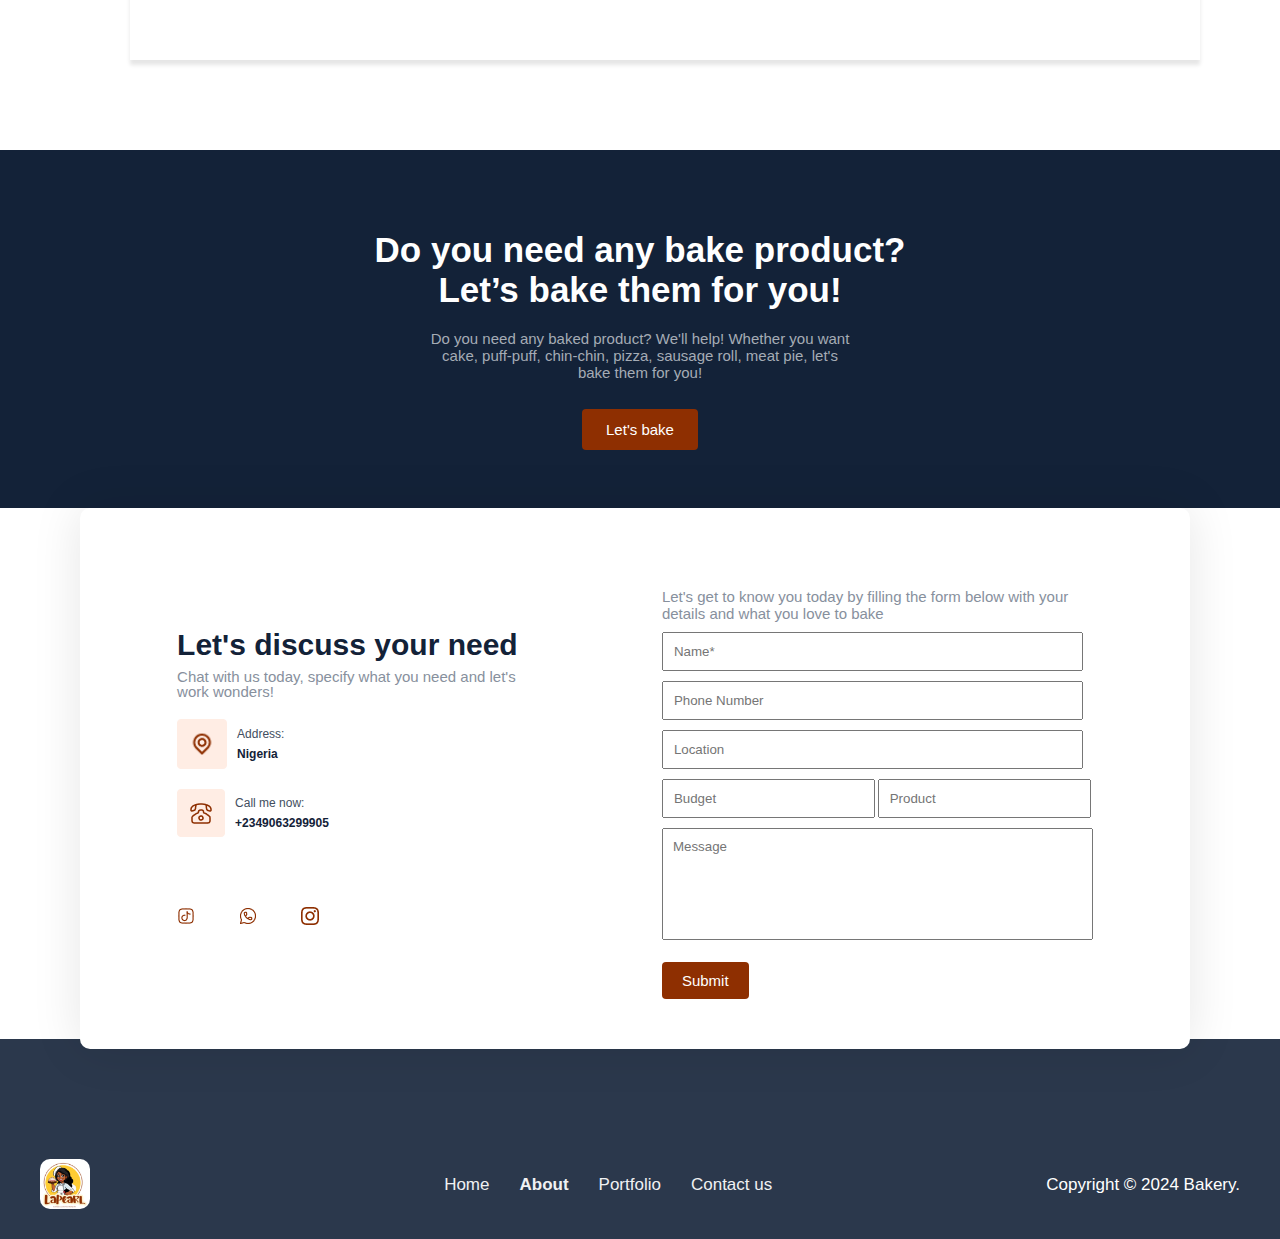
==== commit 93b3c306: "first commit" ====
--- a/about.html
+++ b/about.html
@@ -6,17 +6,31 @@
     <title>Freshly Baked Cakes, Pastries & More</title>
     <link rel="stylesheet" href="about.css">
     <link rel="shortcut icon" href="img/Lapearl logo Mascot 1.jpg" type="image/x-icon">
+    <link rel="stylesheet" href="https://cdnjs.cloudflare.com/ajax/libs/font-awesome/6.6.0/css/all.min.css" integrity="sha512-Kc323vGBEqzTmouAECnVceyQqyqdsSiqLQISBL29aUW4U/M7pSPA/gEUZQqv1cwx4OnYxTxve5UMg5GT6L4JJg==" crossorigin="anonymous" referrerpolicy="no-referrer" />
 </head>
 <body>
     <nav>
-        <img src="img/Lapearl logo Mascot 1.jpg" alt="Logo">
-        <ul class="nav-menu">
-          <li class="nav-item"><a href="index.html">Home</a></li>
-          <li class="nav-item"><a href="about.html" class="active">About</a></li>
-          <li class="nav-item"><a href="portfolio.html">Portfolio</a></li>
-          <li class="nav-item"><a href="contact.html">Contact us</a></li>
-          <li class="nav-item"><a href="https://api.whatsapp.com/send?phone=2349063299905" class="nav-button" target="_blank">Order Now</a></li>
-        </ul>
+        <a href="index.html"><img src="img/Lapearl logo Mascot 1.jpg" alt="Logo"></a>
+        <div class="navyy">
+            <span class="hamburger">
+                <a href="#" class="bar">
+                    <i class="fa-solid fa-bars fa-2xl"></i>
+                </a>
+    
+                <a href="#" class="hex">
+                    <i class="fa-solid fa-x fa-2xl"></i>
+                </a>
+            </span>
+            <div class="sub-nav">
+                <ul class="nav-menu">
+                    <li class="nav-item"><a href="index.html">Home</a></li>
+                    <li class="nav-item"><a href="about.html" class="active">About</a></li>
+                    <li class="nav-item"><a href="portfolio.html">Portfolio</a></li>
+                    <li class="nav-item"><a href="contact.html">Contact us</a></li>
+                    <li class="nav-item"><a href="https://api.whatsapp.com/send?phone=2349063299905" class="nav-button" target="_blank">Order Now</a></li>
+                </ul>
+            </div>
+        </div>
     </nav>
 
     <!--section 1-->
@@ -240,5 +254,6 @@
         </div>
     </div>
 </footer>
+<script src="lapearl.js"></script>
 </body>
 </html>--- a/about.css
+++ b/about.css
@@ -68,6 +68,28 @@
     background-color: #642200;
 }
 
+span.hamburger a{
+    color: #642200;
+    text-decoration: none;
+    font-size: 2.5rem;
+    padding: 1rem;
+    width: 50px;
+    position: relative;
+    cursor: pointer;
+}
+
+a.burger{
+    display: none;
+}
+
+a.hex{
+    display: none;
+}
+
+a.bar{
+    display: none;
+}
+
 /* section 1 css style */
 .section-1{
     display: flex;
@@ -645,6 +667,7 @@
     padding: 1rem 24.4rem 7rem 1rem;
     margin-top: 1rem;
     outline: none;
+    resize: none;
 }
 
 .sec-9 button{
@@ -714,6 +737,734 @@
     font-size: 1.7rem;
 }
 
+
+/* For screens smaller than 1024px */
+@media screen and (min-width: 767px) and (max-width: 1060px){
+    *{
+    margin: 0;
+    padding: 0;
+    box-sizing: border-box;
+    font-family: sans-serif;
+    max-width: 100%;
+}
+
+html{
+    font-size: 58%; 
+}
+
+nav {
+    display: flex;
+    justify-content: space-around;
+    align-items: center;
+    background-color: white;
+    color: black;
+    padding: 1rem; 
+    position: sticky;
+    top: 0;
+    box-shadow: 0 2px 4px rgba(0,0,0,0.1); 
+    z-index: 2;
+}
+
+nav img {
+    float: left;
+    width: 7rem; 
+    height: 7rem;
+    margin-right: 30rem; 
+}
+
+.nav-menu {
+    display: flex;
+    list-style: none;
+    margin-left: 8rem;
+}
+
+.nav-item {
+    padding: 0 1.5rem; 
+}
+
+.nav-item a {
+    text-decoration: none;
+    color: black;
+    font-size: 1.7rem; 
+}
+
+.nav-item a:hover {
+    color: rgb(165, 42, 42);
+}
+
+.nav-item a.active{
+    color: #8E2F01;
+    font-weight: bolder;
+}
+
+a.nav-button{
+    text-decoration: none;
+    color: white !important;
+    background-color: #8E2F01;
+    padding: 1.2rem 2.4rem; 
+    border-radius: 0.4rem;
+}
+
+a.nav-button:hover{
+    color: white;
+    background-color: #642200;
+}
+
+/* section 1 css style */
+.section-1{
+    display: flex;
+    justify-content: center;
+    align-items: center;
+    padding: 5rem 0 0;
+}
+
+.section-1 .col-1-of-2 {
+    flex-basis: 63%; 
+    text-align: left; 
+}
+
+.section-1 .col-1-of-2 span{
+    color: #8E2F01;
+}
+
+.section-1 h1 {
+    font-size: 6.3rem; 
+    margin-bottom: 2rem; 
+    color: #132238;
+    text-align: center;
+}
+
+.section-1 p {
+    font-size: 1.7rem; 
+    margin-bottom: 4rem; 
+    color: #556070;
+    line-height: 2.5rem;
+    text-align-last: center;
+}
+
+.section-1 .btn {
+    text-decoration: none;
+    color: white;
+    background-color: #8E2F01; 
+    padding: 1.2rem 2.4rem; 
+    border-radius: 0.4rem; 
+    font-size: 1.5rem;
+    text-align: center;
+}
+
+.section-1 .btn:hover{
+    background-color: #642200; 
+}
+
+.section-1 .content-box {
+    float: left; /* Floats each content box to the left */
+    width: 30%; /* Sets the width of each box to 30% of their parent container */
+    margin-top: 7rem;
+    margin-right: 4px;
+    background-color: #FFEDE4;
+    border-radius: 4px;
+    padding: 1rem 2.7rem;
+}
+
+.section-1 .content-box h1{
+    font-size: 3rem;
+    color: #132238;
+    text-align: center;
+    font-weight: 600;
+    margin-bottom: 0.5rem;
+}
+
+.section-1 .content-box p{
+    font-size: 1.3rem;
+    color: #556070;
+    text-align: center;
+    margin-bottom: 0;
+}
+
+/* section 2 css style */
+.section-2{
+    display: flex;
+    flex-wrap: wrap;
+    justify-content: center;
+    align-items: center;
+    margin: 15rem 9rem 9rem 8rem;
+    margin-top: 20rem;
+    box-shadow: 0 5px 4px rgba(0,0,0,0.1); 
+    padding-bottom: 8rem;
+}
+
+.section-2 div{
+    width: 45%;
+}
+
+.section-2 div h1{
+    font-size: 4rem;
+    color: #132238;
+    font-weight: 600;
+    margin-bottom: 1rem;
+}
+
+.section-2 div p{
+    font-size: 2rem;
+    color: #556070;
+    margin-bottom: 1rem;
+    line-height: 2.4rem;
+}
+
+.section-2 div p span{
+    text-decoration: underline;
+    text-decoration-color: #FFC8C8;
+}
+
+.section-2 hr{
+    border: 2px solid #8E2F01;
+    margin-left: 25rem;
+    margin-top: 3rem;
+}
+
+.section-2 .col-1-of-2 div{
+    background-color: white;
+    border-radius: 5px;
+    padding: 1.5rem 0;
+    position: relative;
+    top: -20px;
+    left: 11rem;
+    width: 48%;
+    text-align: center;
+    box-shadow: 0 rem 5rem rgba(0,0,0,0.1); 
+}
+
+.section-2 .col-1-of-2 div a{
+    margin-right: 3rem;
+}
+
+/* section 3 css style */
+.section-3{
+    display: flex;
+    flex-wrap: wrap;
+    justify-content: center;
+    align-items: center;
+    margin: 15rem 8rem 9rem 13rem;
+    gap: 11rem;
+    flex-direction: row-reverse;
+    margin-top: 20rem;
+    box-shadow: 0 5px 4px rgba(0,0,0,0.1); 
+    padding-bottom: 8rem;
+}
+
+.section-3 div{
+    width: 40%;
+}
+
+.section-3 div h1{
+    font-size: 4rem;
+    color: #132238;
+    font-weight: 600;
+    margin-bottom: 1rem;
+}
+
+.section-3 div p{
+    font-size: 2rem;
+    color: #556070;
+    margin-bottom: 1rem;
+    line-height: 2.4rem;
+}
+
+.section-3 hr{
+    border: 2px solid #8E2F01;
+    margin-left: 25rem;
+    margin-top: 3rem;
+}
+
+.section-3 .col-1-of-2 div{
+    background-color: white;
+    border-radius: 5px;
+    padding: 1.5rem 0;
+    position: relative;
+    top: -20px;
+    left: 10rem;
+    width: 50%;
+    text-align: center;
+    box-shadow: 0 rem 5rem rgba(0,0,0,0.1); 
+}
+
+.section-3 .col-1-of-2 div a{
+    margin-right: 3rem;
+}
+
+/* section 4 css style */
+.section-4{
+    display: flex;
+    flex-wrap: wrap;
+    justify-content: center;
+    align-items: center;
+    margin: 15rem 9rem 9rem 8rem;
+    margin-top: 20rem;
+    box-shadow: 0 5px 4px rgba(0,0,0,0.1); 
+    padding-bottom: 8rem;
+}
+
+.section-4 div{
+    width: 45%;
+}
+
+.section-4 div h1{
+    font-size: 4rem;
+    color: #132238;
+    font-weight: 600;
+    margin-bottom: 1rem;
+}
+
+.section-4 div p{
+    font-size: 2rem;
+    color: #556070;
+    margin-bottom: 1rem;
+    line-height: 2.4rem;
+}
+
+.section-4 div p span{
+    text-decoration: underline;
+    text-decoration-color: #FFC8C8;
+}
+
+.section-4 hr{
+    border: 2px solid #8E2F01;
+    margin-left: 25rem;
+    margin-top: 3rem;
+}
+
+.section-4 .col-1-of-2 div{
+    background-color: white;
+    border-radius: 5px;
+    padding: 1.5rem 0;
+    position: relative;
+    top: -20px;
+    left: 11rem;
+    width: 50%;
+    text-align: center;
+    box-shadow: 0 rem 5rem rgba(0,0,0,0.1); 
+}
+
+.section-4 .col-2-of-2{
+    padding: 3rem;
+}
+
+.section-4 .col-1-of-2 div a{
+    margin-right: 3rem;
+}
+
+/* section 5 css style */
+.section-5{
+    display: flex;
+    flex-wrap: wrap;
+    justify-content: center;
+    align-items: center;
+    margin: 15rem 8rem 9rem 13rem;
+    gap: 11rem;
+    flex-direction: row-reverse;
+    margin-top: 20rem;
+    box-shadow: 0 5px 4px rgba(0,0,0,0.1); 
+    padding-bottom: 8rem;
+}
+
+.section-5 div{
+    width: 40%;
+}
+
+.section-5 div h1{
+    font-size: 4rem;
+    color: #132238;
+    font-weight: 600;
+    margin-bottom: 1rem;
+}
+
+.section-5 div p{
+    font-size: 2rem;
+    color: #556070;
+    margin-bottom: 1rem;
+    line-height: 2.4rem;
+}
+
+.section-5 hr{
+    border: 2px solid #8E2F01;
+    margin-left: 25rem;
+    margin-top: 3rem;
+}
+
+.section-5 .col-1-of-2 div{
+    background-color: white;
+    border-radius: 5px;
+    padding: 1.5rem 0;
+    position: relative;
+    top: -20px;
+    left: 10rem;
+    width: 50%;
+    text-align: center;
+    box-shadow: 0 rem 5rem rgba(0,0,0,0.1); 
+}
+
+.section-5 .col-1-of-2 div a{
+    margin-right: 3rem;
+}
+
+/* section 6 css style */
+.section-6{
+    display: flex;
+    flex-wrap: wrap;
+    justify-content: center;
+    align-items: center;
+    margin: 15rem 9rem 9rem 8rem;
+    margin-top: 20rem;
+    box-shadow: 0 5px 4px rgba(0,0,0,0.1); 
+    padding-bottom: 8rem;
+}
+
+.section-6 div{
+    width: 45%;
+}
+
+.section-6 div h1{
+    font-size: 4rem;
+    color: #132238;
+    font-weight: 600;
+    margin-bottom: 1rem;
+}
+
+.section-6 div p{
+    font-size: 2rem;
+    color: #556070;
+    margin-bottom: 1rem;
+    line-height: 2.4rem;
+}
+
+.section-6 div p span{
+    text-decoration: underline;
+    text-decoration-color: #FFC8C8;
+}
+
+.section-6 hr{
+    border: 2px solid #8E2F01;
+    margin-left: 25rem;
+    margin-top: 3rem;
+}
+
+.section-6 .col-1-of-2 div{
+    background-color: white;
+    border-radius: 5px;
+    padding: 1.5rem 0;
+    position: relative;
+    top: -20px;
+    left: 8rem;
+    width: 50%;
+    text-align: center;
+    box-shadow: 0 rem 5rem rgba(0,0,0,0.1); 
+}
+
+.section-6 .col-1-of-2 div a{
+    margin-right: 3rem;
+}
+
+.section-6 .col-2-of-2{
+    padding: 3rem;
+}
+
+/* section 7 css style */
+.section-7{
+    display: flex;
+    flex-wrap: wrap;
+    justify-content: center;
+    align-items: center;
+    margin: 15rem 8rem 9rem 13rem;
+    gap: 11rem;
+    flex-direction: row-reverse;
+    margin-top: 20rem;
+    box-shadow: 0 5px 4px rgba(0,0,0,0.1); 
+    padding-bottom: 8rem;
+}
+
+.section-7 div{
+    width: 40%;
+}
+
+.section-7 div h1{
+    font-size: 4rem;
+    color: #132238;
+    font-weight: 600;
+    margin-bottom: 1rem;
+}
+
+.section-7 div p{
+    font-size: 2rem;
+    color: #556070;
+    margin-bottom: 1rem;
+    line-height: 2.4rem;
+}
+
+.section-7 .col-1-of-2 div{
+    background-color: white;
+    border-radius: 5px;
+    padding: 1.5rem 0;
+    position: relative;
+    top: -20px;
+    left: 10rem;
+    width: 50%;
+    text-align: center;
+    box-shadow: 0 rem 5rem rgba(0,0,0,0.1); 
+}
+
+.section-7 .col-1-of-2 div a{
+    margin-right: 3rem;
+}
+
+.section-7 .b-t-n {
+    text-decoration: none;
+    color: white;
+    background-color: #8E2F01; 
+    padding: 1.2rem 2.4rem; 
+    border-radius: 0.4rem; 
+    font-size: 1.5rem;
+    text-align: center;
+    margin-right: 2rem;
+}
+
+.section-7 .b-t-n:hover{
+    background-color: #642200; 
+}
+
+.section-7 .col-2-of-2 div{
+    float: left;
+    width: 100%;
+    margin-top: 3rem;
+}
+
+.section-7 .b-t-n-2 {
+    text-decoration: none;
+    color: #8E2F01;
+    background-color: transparent; 
+    padding: 1.2rem 2.4rem; 
+    border-radius: 0.4rem; 
+    border: 1px solid #8E2F01;
+    font-size: 1.5rem;
+    font-weight: bold;
+    text-align: center;
+}
+
+.section-7 .b-t-n-2:hover{
+    background-color: transparent; 
+}
+
+/* section 8 css style */
+.sec-8{
+    background-color: #132238;
+    text-align: center;
+    padding-bottom: 7rem;
+}
+
+.sec-8 h1{
+    font-size: 3.5rem;
+    padding-bottom: 2rem;
+    color: white;
+    padding-top: 8rem;
+}
+
+.sec-8 p{
+    font-size: 1.5rem;
+    margin-bottom: 4rem;
+    color: #A5ACB5;
+    font-weight: 400;
+}
+
+.sec-8 a{
+    text-decoration: none;
+    color: white;
+    background-color: #8E2F01; 
+    padding: 1.2rem 2.4rem; 
+    border-radius: 0.4rem; 
+    font-size: 1.5rem;
+}
+
+.sec-8 a:hover{
+    background-color: #642200; 
+}
+
+/* section 9 css style */
+
+.sec-9{
+    margin: 0 9rem 0 8rem;
+}
+
+.sec-9 .mother-contain-er{
+    display: flex;
+    justify-content: space-around;
+    flex-wrap: wrap;
+    border-radius: 1rem;
+    box-shadow: 0 0 5rem rgba(0,0,0,0.1); 
+    background-color: white;
+    z-index: 1;
+    position: relative;
+    margin-bottom: -1rem;
+    padding-top: 3rem;
+}
+
+.sec-9 .mother-contain-er div{
+    float: left;
+}
+
+.sec-9 div.left{
+    padding: 9rem 0 5rem 5rem;
+}
+
+.sec-9 div.left h1{
+    font-size: 3rem;
+    font-weight: 600;
+    color: #132238;
+    margin-bottom: 0.7rem;
+}
+
+.sec-9 div.left > p{
+    color: #87909D;
+    font-size: 1.5rem;
+    line-height: 1.5rem;
+    margin-bottom: 2rem;
+}
+
+.sec-9 p.og{
+    display: inline-flex;
+    flex-direction: row ;
+    margin-bottom: 2rem;
+ }
+
+ .sec-9 span.con-tent{
+    display: flex;
+    flex-direction: column;
+    justify-content: center;   
+    line-height: 1rem;
+    padding-left: 1rem;
+}
+
+.sec-9 span.con-tent span.a-d-d{
+    font-weight: 400;
+    font-size: 1.2rem;
+    color: #424E60;
+}
+
+.sec-9 span.con-tent span.nkt{
+    font-weight: 600;
+    font-size: 1.2rem;
+    color: #132238;
+}
+
+.sec-9 p.space{
+    margin-top: 5rem;
+}
+
+.sec-9 p.space a{
+    margin-right: 4rem;
+}
+
+.sec-9 div.right{
+    padding: 5rem;
+}
+
+.sec-9 div.right p{
+    font-size: 1.5rem;
+    font-weight: 400;
+    color: #87909D;
+    line-height: 1.7rem;
+}
+
+.sec-9 #text{
+    padding: 1rem 23rem 1rem 1rem;
+    outline: none;
+    margin-top: 1rem;
+}
+
+.sec-9 #tel{
+    padding: 1rem 23rem 1rem 1rem;
+    outline: none;
+    margin-top: 1rem;
+}
+
+.sec-9 #budget, #product{
+    padding: 1rem 1.5rem 1rem 1rem;
+    outline: none;
+    margin-top: 1rem;
+}
+.sec-9 textarea{
+    padding: 1rem 25.7rem 7rem 1rem;
+    margin-top: 1rem;
+    outline: none;
+    resize: none;
+}
+
+.sec-9 button{
+    background-color: #8E2F01;
+    color: white;
+    outline: none;
+    border: none;
+    padding: 1rem 2rem; 
+    border-radius: 0.4rem; 
+    font-size: 1.5rem;
+    margin-top: 2rem;
+    cursor: pointer;
+}
+
+/* footer */
+footer {
+    background-color: #2B384C;
+    padding: 20px 0;
+    color: white;
+    height: 20rem;
+}
+
+footer .nav-menu {
+    display: flex;
+    list-style: none;
+    margin-left: 8rem;
+}
+
+footer .nav-item {
+    padding: 0 1.5rem; 
+}
+
+ footer .nav-item a {
+    text-decoration: none;
+    color: #F0F1F3 !important;
+    font-size: 1.7rem; 
+}
+
+footer .nav-item a:hover {
+    color: brown;
+}
+
+footer a.thick{
+    font-weight: bolder;
+}
+
+.footer-container {
+    display: flex;
+    justify-content: space-around;
+    align-items: center;
+    max-width: 1200px;
+    margin: 0 auto;
+    padding-top: 10rem;
+}
+
+.footer-left img {
+    max-width: 100px; 
+    border-radius: 1rem;
+}
+
+.footer-center {
+    text-align: center;
+}
+
+.footer-right {
+    text-align: right;
+    font-size: 1.7rem;
+}
+}
+
 /* For screens smaller than 768px */
 @media (max-width: 768px) {
     html{
@@ -755,6 +1506,7 @@
         margin-right: 1rem;
     }
 
+
     .section-4 div{
         width: 100%;
     }
@@ -763,6 +1515,7 @@
         margin-right: 1rem;
     }
 
+
     .section-5 div{
         width: 100%;
     }
@@ -771,6 +1524,7 @@
         margin-right: 1rem;
     }
 
+
     .section-6 div{
         width: 100%;
     }
@@ -779,6 +1533,7 @@
         margin-right: 1rem;
     }
 
+
     .section-7 div{
         width: 100%;
     }
@@ -786,8 +1541,6 @@
     .section-7 .col-1-of-2 div a{
         margin-right: 1rem;
     }
-
-    
     
     .sec-4 .mother-contain-er div{
         float: left;
@@ -866,6 +1619,17 @@
         height: 5rem;
     }
 
+    .nav-menu {
+        display: flex;
+        list-style: none;
+        margin-left: 4rem;
+    }
+
+    .section-1 .content-box p{
+        font-size: 1rem;
+        line-height: 1rem;
+    }
+
     .section-1 h1 {
         font-size: 3.5rem; 
     }
@@ -885,62 +1649,157 @@
         text-align: left; 
     }
 
+    .section-1 .content-box {
+        height: 10rem;
+    }
+    
+    .section-1 .content-box p{
+        font-size: 1.5rem;
+        line-height: 13px;
+    }
+
+    .section-2{
+        margin: 15rem 3rem 9rem 3rem;
+    }
+
+
     .section-2 div{
         width: 100%;
     }
 
+    .section-2 .col-1-of-2 div{
+        width: 38%;
+    }
+
     .section-2 .col-1-of-2 div a{
-        margin-right: 0.5rem;
+        margin-right: 2rem;
+    }
+
+    .col-2-of-2{
+        padding: 4rem;
+    }
+
+    .section-3{
+        margin: 15rem 3rem 9rem 3rem;
     }
 
     .section-3 div{
         width: 100%;
     }
 
+    .section-3 .col-1-of-2 div{
+        width: 38%;
+    }
+
     .section-3 .col-1-of-2 div a{
-        margin-right: 0.2rem;
-    }
-
-    .section-3 .col-1-of-2 div a a.hide{
-        margin-left: 0rem !important;
+        margin-right: 2rem;
+    }
+
+    
+
+    .section-4{
+        margin: 15rem 3rem 9rem 3rem;
     }
 
     .section-4 div{
         width: 100%;
     }
 
+    .section-4 .col-1-of-2 div{
+        width: 38%;
+    }
+
     .section-4 .col-1-of-2 div a{
-        margin-right: 0.5rem;
+        margin-right: 2rem;
+    }
+
+    .section-5{
+        margin: 15rem 3rem 9rem 3rem;
     }
 
     .section-5 div{
         width: 100%;
     }
 
+    .section-5 .col-1-of-2 div{
+        width: 38%;
+    }
+
     .section-5 .col-1-of-2 div a{
-        margin-right: 0.2rem;
+        margin-right: 2rem;
+    }
+
+    .section-6{
+        margin: 15rem 3rem 9rem 3rem;
     }
 
     .section-6 div{
         width: 100%;
     }
 
+    .section-6 .col-1-of-2 div{
+        width: 38%;
+    }
+
     .section-6 .col-1-of-2 div a{
-        margin-right: 0.5rem;
+        margin-right: 2rem;
+    }
+
+    .section-7{
+        margin: 15rem 3rem 9rem 3rem;
     }
 
     .section-7 div{
         width: 100%;
     }
 
+    .section-7 .col-1-of-2 div{
+        width: 38%;
+    }
+
     .section-7 .col-1-of-2 div a{
-        margin-right: 0.2rem;
-    }
-
-    .sec-9 #budget, #product{
-        padding: 1rem 7.2rem 1rem 1rem;
+        margin-right: 2rem;
+    }
+
+    .sec-9{
+        margin: 0;
+    }
+
+    .sec-9 .mother-contain-er{
+        display: flex;
+        justify-content: center;
+    }
+
+    .sec-9 #text{
+        padding-right: 3rem;
+        width: 100%;
         outline: none;
         margin-top: 1rem;
+    }
+    
+    .sec-9 #tel{
+        /* padding: 1rem 23rem 1rem 1rem; */
+        width: 100%;
+        outline: none;
+        margin-top: 1rem;
+        padding-right: 3rem;
+    }
+
+    .sec-9 #budget, #product{
+        width: 100%;
+        outline: none;
+        margin-top: 1rem;
+    }
+
+    .sec-9 textarea::placeholder{
+        font-size: 1.8rem;
+        float: left;
+    }
+
+    .sec-9 textarea{
+        overflow: hidden;
+        width: 100%;
+        padding-right: 3rem;
     }
     
     .sec-4 .mother-contain-er div{
@@ -949,5 +1808,164 @@
         box-shadow: 0 2px 4px rgba(0,0,0,0.1); 
     }
 
-
+    .footer-container {
+        display: flex;
+        justify-content: center;
+        flex-direction: column;
+    }
+
+    .footer-left img {
+        width: 45px !important;
+        height: 45px !important; 
+        border-radius: 1rem;
+        text-align: center;
+    }
+
+    .footer-center {
+        text-align: center;
+        padding-right: 5rem;
+    }
+    
+    .footer-right {
+        text-align: center;
+        font-size: 1.7rem;
+    }
+
+
+}
+
+/* For screens smaller than 350px */
+@media (max-width: 350px) {
+    html{
+        font-size: 42%;
+    }
+    
+    body{
+        overflow-x: hidden;
+    }
+
+    nav img {
+        width: 5rem; 
+        height: 5rem;
+    }
+
+    .section-1 h1 {
+        font-size: 3.5rem; 
+    }
+
+    .section-1 .col-1-of-2 {
+        flex-basis: 48%; 
+        text-align: center; 
+    }
+    
+
+    a.nav-button{
+        display: none;
+    }
+
+    .nav-item a {
+        text-decoration: none;
+        color: black;
+        font-size: 1.5rem; 
+    }
+
+     #text{
+        /* padding: 1rem 23rem 1rem 1rem; */
+        width: 100%;
+        outline: none;
+        margin-top: 1rem;
+    }
+    
+     #tel{
+        /* padding: 1rem 23rem 1rem 1rem; */
+        width: 100%;
+        outline: none;
+        margin-top: 1rem;
+    }
+
+     #budget, #product{
+        /* padding: 1rem 7.2rem 1rem 1rem; */
+        width: 100%;
+        outline: none;
+        margin-top: 1rem;
+    }
+
+}
+
+@media (max-width: 768px){
+
+
+    .show{
+        display: block;
+
+    }
+
+    nav img {
+        float: left;
+        width: 8rem; 
+        height: 8rem;
+        margin-right: 40rem; 
+    }
+
+    .nav-menu{
+        display: flex;
+        text-align: center;
+        align-items: center;
+        flex-direction: column;
+        list-style-type: none;
+        background-color: white;
+        gap: 6rem;
+        width: 300px;
+        height: 100vh;
+        padding-top: 8rem;
+        box-shadow: 2px 0px 0px rgba(0,0,0,0.1); 
+    }
+
+    .sub-nav{
+        position: absolute;
+        left: -10%;
+        top: 100%;
+        display: none;
+        transition: all 0.3s ease;
+    }
+
+    .sidebar{
+        display: block;
+        transition-timing-function: ease-in-out;
+    }
+
+    
+
+    .nav-item {
+        padding: 0 1.5rem;
+    }
+    
+    .nav-item a {
+        text-decoration: none;
+        color: black;
+        font-size: 3rem; 
+    }
+
+    a.nav-button{
+        text-decoration: none;
+        color: white !important;
+        background-color: #8E2F01;
+        padding: 1.2rem 7rem; 
+        border-radius: 0.4rem;
+    }
+
+    a.burger{
+        display: none;
+    }
+
+    a.bar{
+        display: block;
+    }
+    
+    .bar.to-hide{
+        display: none;
+    }
+    .hex.to-show{
+        display: block;
+    }
 }